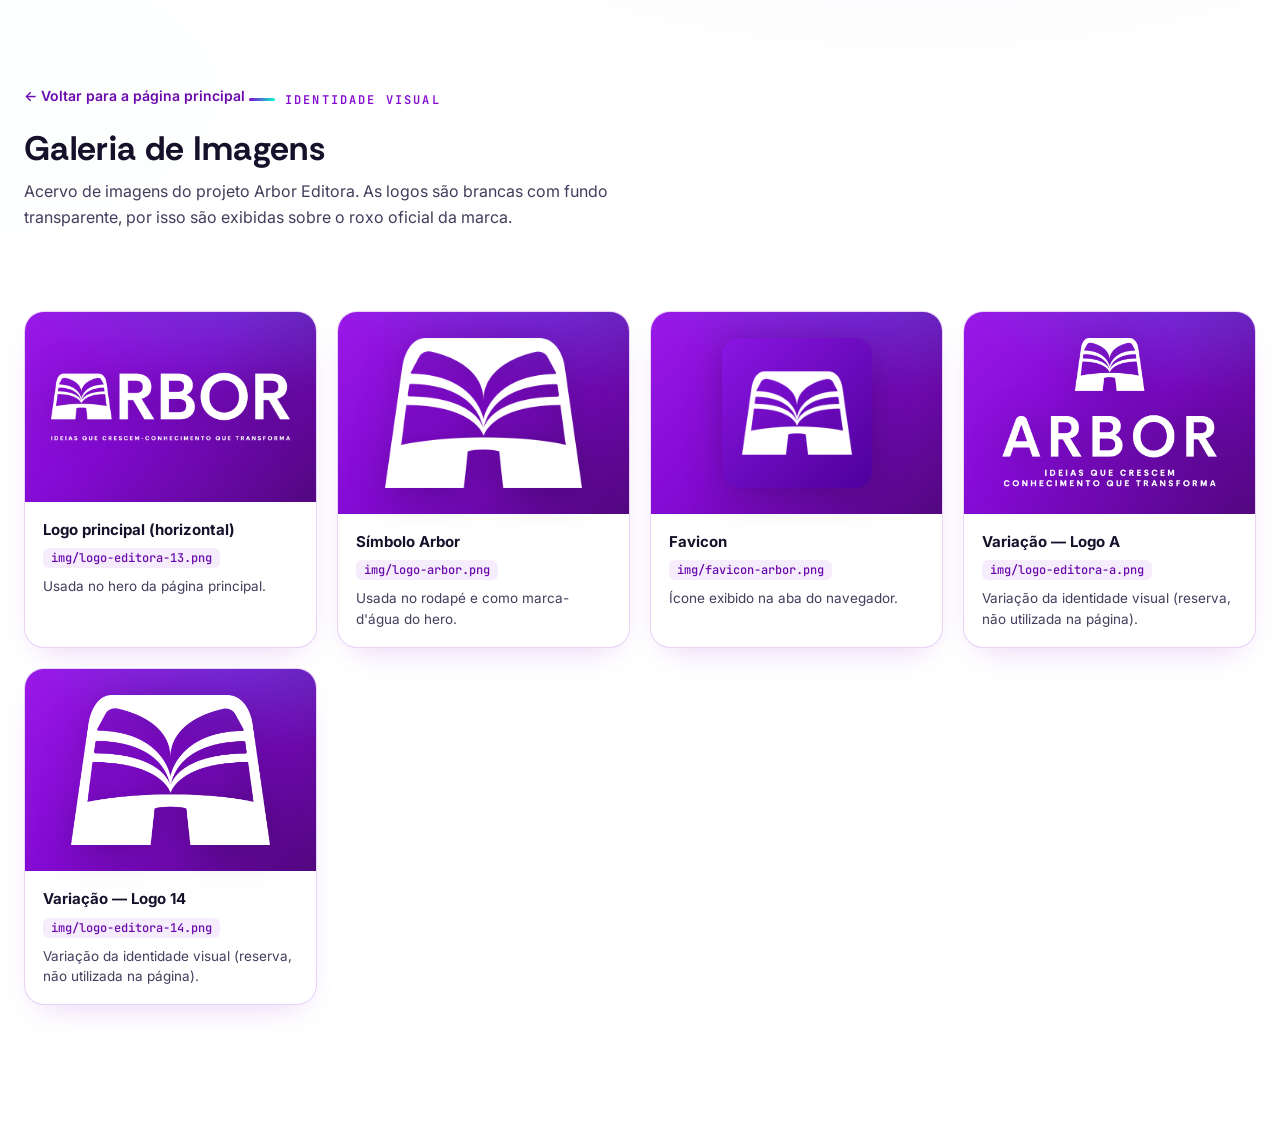
==== imagens.html @ 87dd7299 "init" ====
<!doctype html>
<html lang="pt-BR">

<head>
  <meta charset="UTF-8">
  <meta name="viewport" content="width=device-width, initial-scale=1.0">
  <title>Galeria de Imagens — ARBOR EDITORA</title>
  <meta name="description" content="Acervo de imagens e identidade visual da Arbor Editora: logos, variações e favicon.">
  <link rel="icon" type="image/png" href="img/favicon-arbor.png">
  <link rel="stylesheet" href="css/estilo.css">
  <style>
    /* Estilos próprios da galeria (as logos são brancas, os cartões usam o roxo da marca) */
    .galeria-topo { padding: 46px 0 10px; }
    .galeria-topo .kicker { color: var(--purple); }
    .galeria-topo p { color: var(--ink-2); max-width: 60ch; margin-top: 8px; }
    .galeria-topo .voltar {
      display: inline-flex; align-items: center; gap: 6px;
      margin-bottom: 22px; font-size: 14px; font-weight: 600;
      color: var(--purple-deep); text-decoration: none;
    }
    .galeria-topo .voltar:hover { color: var(--purple-vivid); }

    .galeria {
      display: grid;
      grid-template-columns: repeat(auto-fill, minmax(290px, 1fr));
      gap: 20px;
      padding: 26px 0 70px;
    }
    .obra {
      border: 1px solid var(--borda-lavanda, rgba(130, 10, 209, .15));
      border-radius: 20px;
      background: #fff;
      overflow: hidden;
      box-shadow: 0 14px 34px -18px rgba(130, 10, 209, .25);
    }
    .obra .moldura {
      display: grid; place-items: center;
      min-height: 190px;
      padding: 26px;
      background:
        radial-gradient(420px 200px at 80% -20%, rgba(0, 255, 206, .18), transparent 60%),
        linear-gradient(135deg, #9a18e8 0%, #820ad1 45%, #52077f 100%);
    }
    .obra .moldura img { max-width: 100%; max-height: 150px; height: auto; filter: drop-shadow(0 4px 18px rgba(0, 0, 0, .25)); }
    .obra .info { padding: 16px 18px 18px; }
    .obra .info b { display: block; font-size: 15px; }
    .obra .info code {
      display: inline-block; margin: 6px 0 8px;
      font: 500 12px/1 var(--font-mono, monospace);
      color: var(--purple-deep);
      background: rgba(130, 10, 209, .07);
      padding: 4px 8px; border-radius: 6px;
    }
    .obra .info p { font-size: 13.5px; color: var(--ink-2); line-height: 1.5; }
  </style>
</head>

<body>
  <main class="container">
    <header class="galeria-topo">
      <a class="voltar" href="index.html">← Voltar para a página principal</a>
      <span class="kicker">Identidade Visual</span>
      <h2>Galeria de Imagens</h2>
      <p>Acervo de imagens do projeto Arbor Editora. As logos são brancas com fundo transparente,
        por isso são exibidas sobre o roxo oficial da marca.</p>
    </header>

    <section class="galeria" aria-label="Imagens do projeto">
      <article class="obra">
        <div class="moldura"><img src="img/logo-editora-13.png" alt="Logo horizontal da Arbor Editora"></div>
        <div class="info">
          <b>Logo principal (horizontal)</b>
          <code>img/logo-editora-13.png</code>
          <p>Usada no hero da página principal.</p>
        </div>
      </article>

      <article class="obra">
        <div class="moldura"><img src="img/logo-arbor.png" alt="Símbolo da Arbor Editora"></div>
        <div class="info">
          <b>Símbolo Arbor</b>
          <code>img/logo-arbor.png</code>
          <p>Usada no rodapé e como marca-d'água do hero.</p>
        </div>
      </article>

      <article class="obra">
        <div class="moldura"><img src="img/favicon-arbor.png" alt="Favicon da Arbor Editora"></div>
        <div class="info">
          <b>Favicon</b>
          <code>img/favicon-arbor.png</code>
          <p>Ícone exibido na aba do navegador.</p>
        </div>
      </article>

      <article class="obra">
        <div class="moldura"><img src="img/logo-editora-a.png" alt="Variação A da logo da Arbor Editora"></div>
        <div class="info">
          <b>Variação — Logo A</b>
          <code>img/logo-editora-a.png</code>
          <p>Variação da identidade visual (reserva, não utilizada na página).</p>
        </div>
      </article>

      <article class="obra">
        <div class="moldura"><img src="img/logo-editora-14.png" alt="Variação 14 da logo da Arbor Editora"></div>
        <div class="info">
          <b>Variação — Logo 14</b>
          <code>img/logo-editora-14.png</code>
          <p>Variação da identidade visual (reserva, não utilizada na página).</p>
        </div>
      </article>
    </section>
  </main>
</body>

</html>
---- css/estilo.css ----
/* =============================================================
   ARBOR EDITORA — Modelo Editorial 2026
   Folha de estilos da página estática (index-novo.html)
   Paleta oficial: roxo #820ad1 · verde #00ffce · fundo branco
   ============================================================= */

@import "https://fonts.googleapis.com/css2?family=Rethink+Sans:ital,wght@0,400..800;1,400..800&family=Inter:wght@300;400;500;600;700&family=JetBrains+Mono:wght@400;500;600&display=swap";

/* ---------- Tokens ---------- */
:root {
  --ink: #17102a;        /* texto principal */
  --ink-2: #453c5c;      /* texto secundário */
  --ink-3: #6e6683;      /* texto terciário */
  --purple: #820ad1;
  --purple-vivid: #9d1ef0;
  --purple-deep: #6a08ad;
  --purple-soft: rgba(130, 10, 209, .04);
  --green: #00ffce;
  --green-text: #00b899;
  --line: rgba(23, 16, 42, .08);
  --line-2: rgba(23, 16, 42, .13);
  --lavanda: linear-gradient(180deg, #f6ecff, #fbf6ff 55%, #fdfbff);
  --menta: linear-gradient(180deg, #e0fcf3, #f0fffa 55%, #fbfffd);
  --borda-lavanda: rgba(130, 10, 209, .18);
  --borda-menta: rgba(0, 190, 152, .28);
  --grad-marca: linear-gradient(90deg, var(--purple), var(--green));
  --grad-cta: linear-gradient(100deg, var(--purple) 0%, #a21be2 100%);
  --shadow-sm: 0 1px 2px rgba(23, 16, 42, .05), 0 12px 32px -24px rgba(23, 16, 42, .30);
  --shadow-md: 0 2px 6px rgba(23, 16, 42, .05), 0 22px 48px -28px rgba(76, 6, 122, .35);
  --shadow-lift: 0 8px 20px -8px rgba(130, 10, 209, .22), 0 28px 56px -28px rgba(23, 16, 42, .28);
  --radius: 20px;
  --font-body: "Inter", system-ui, sans-serif;
  --font-display: "Rethink Sans", sans-serif;
  --font-serif: "Rethink Sans", sans-serif;
  --font-mono: "JetBrains Mono", monospace;
}

/* ---------- Reset básico ---------- */
*, ::before, ::after { box-sizing: border-box; }
* { margin: 0; }
html { scroll-behavior: smooth; }
body {
  font: 400 16px/1.65 var(--font-body);
  color: var(--ink);
  background:
    radial-gradient(1100px 460px at 72% -180px, rgba(130, 10, 209, .03), transparent 60%),
    radial-gradient(900px 400px at -10% 8%, rgba(0, 255, 206, .02), transparent 55%),
    #ffffff;
  -webkit-font-smoothing: antialiased;
  text-rendering: optimizeLegibility;
}
img, svg { max-width: 100%; vertical-align: middle; }
table { border-collapse: collapse; width: 100%; }
a { color: var(--purple-deep); transition: color .2s ease; }
a:hover { color: var(--purple-vivid); }
::selection { background: rgba(130, 10, 209, .18); }
:focus-visible { outline: 2px solid var(--purple); outline-offset: 2px; border-radius: 4px; }
* { scrollbar-width: thin; scrollbar-color: rgba(130, 10, 209, .25) transparent; }

/* ---------- Utilitários ---------- */
#bg-canvas { position: fixed; inset: 0; pointer-events: none; z-index: -3; background: #ffffff; }
#particulas { position: fixed; inset: 0; pointer-events: none; z-index: -2; }
.mono { font-family: var(--font-mono); }
.container { max-width: 80rem; margin-inline: auto; padding-inline: 24px; }

.kicker {
  display: inline-flex;
  align-items: center;
  gap: 10px;
  font: 600 12px/1 var(--font-mono);
  letter-spacing: .18em;
  text-transform: uppercase;
  color: var(--purple);
}
.kicker::before {
  content: "";
  width: 26px; height: 3px;
  border-radius: 3px;
  background: var(--grad-marca);
}
.chip {
  display: inline-block;
  font: 600 11px/1 var(--font-mono);
  letter-spacing: .1em;
  text-transform: uppercase;
  padding: 7px 13px;
  border-radius: 999px;
  background: rgba(130, 10, 209, .09);
  border: 1px solid rgba(130, 10, 209, .16);
  color: var(--purple-deep);
}

h1, h2, h3, h4 { font-family: var(--font-display); line-height: 1.2; text-wrap: balance; }
h2 { font-size: clamp(26px, 3.4vw, 34px); font-weight: 700; letter-spacing: .01em; }
h3 { font-size: clamp(19px, 2.2vw, 22px); font-weight: 700; }
h4 { font-size: 15px; font-weight: 700; }

.section-head { display: grid; gap: 10px; margin-bottom: 28px; max-width: 70ch; }
.section-head p { color: var(--ink-3); font-size: 15.5px; }

.ic { width: 1em; height: 1em; stroke-width: 2; flex-shrink: 0; }

/* ---------- Header fixo ---------- */
#topo {
  position: sticky;
  top: 0;
  z-index: 50;
  background: rgba(255, 255, 255, 0.75);
  -webkit-backdrop-filter: blur(24px) saturate(1.2);
  backdrop-filter: blur(24px) saturate(1.2);
  border: 1px solid rgba(255, 255, 255, 1);
  box-shadow: 0 10px 30px -10px rgba(130, 10, 209, 0.08), inset 0 1px 0 rgba(255, 255, 255, 1);
}
/* fio de marca na base do header */
#topo::before {
  content: "";
  position: absolute;
  inset: auto 0 0 0;
  height: 1px;
  background: linear-gradient(90deg, var(--borda-lavanda), rgba(0, 190, 152, .35), var(--borda-lavanda));
}
/* barra de progresso de leitura (largura controlada via JavaScript) */
#progresso-leitura {
  position: absolute;
  left: 0; bottom: -1px;
  height: 2.5px; width: 100%;
  transform: scaleX(0);
  transform-origin: left;
  background: var(--grad-marca);
  z-index: 1;
  pointer-events: none;
}

.brand { display: flex; align-items: center; gap: 14px; padding-top: 12px; transition: padding .3s ease; }
.brand-logo {
  width: 48px; height: 48px;
  display: grid; place-items: center;
  border-radius: 14px;
  background: linear-gradient(135deg, #a21be2, var(--purple) 55%, #5c0894);
  box-shadow:
    inset 0 1px 0 rgba(255, 255, 255, .35),
    0 10px 22px -8px rgba(130, 10, 209, .65);
  transition: width .3s ease, height .3s ease, border-radius .3s ease;
}
.brand-logo img { width: 30px; height: auto; transition: width .3s ease; }
/* header compacto após rolar (classe aplicada via JavaScript) */
#topo.rolou .brand { padding-top: 7px; }
#topo.rolou .brand-logo { width: 38px; height: 38px; border-radius: 11px; }
#topo.rolou .brand-logo img { width: 24px; }
.brand-name {
  font: 700 19px/1.1 var(--font-body);
  letter-spacing: .02em;
  display: flex; align-items: center; gap: 10px; flex-wrap: wrap;
}
.brand-tag {
  font: italic 400 13px/1 var(--font-display);
  color: var(--purple);
}

/* Navegação por seções */
#nav-secoes {
  display: flex;
  gap: 2px;
  margin-top: 8px;
  overflow-x: auto;
  scrollbar-width: none;
  -webkit-overflow-scrolling: touch;
}
#nav-secoes::-webkit-scrollbar { display: none; }
#nav-secoes a {
  position: relative;
  white-space: nowrap;
  padding: 9px 14px 11px;
  font: 600 13px/1 var(--font-body);
  letter-spacing: .01em;
  color: var(--ink-3);
  border-radius: 10px;
  text-decoration: none;
  transition: color .2s ease, background .2s ease;
}
#nav-secoes a:hover { color: var(--purple); background: var(--purple-soft); }
#nav-secoes a::after {
  content: "";
  position: absolute;
  left: 14px; right: 14px; bottom: 4px;
  height: 2px;
  border-radius: 2px;
  background: var(--grad-marca);
  transform: scaleX(0);
  transform-origin: left;
  transition: transform .3s cubic-bezier(.22, 1, .36, 1);
}
#nav-secoes a:hover::after { transform: scaleX(1); }
/* seção ativa marcada pelo scrollspy (classe aplicada via JavaScript) */
#nav-secoes a.ativa { color: var(--purple-deep); background: var(--purple-soft); }
#nav-secoes a.ativa::after { transform: scaleX(1); }
/* esmaece as bordas quando a barra de seções pode rolar */
#nav-secoes.rolavel {
  -webkit-mask-image: linear-gradient(90deg, transparent, #000 26px, #000 calc(100% - 26px), transparent);
  mask-image: linear-gradient(90deg, transparent, #000 26px, #000 calc(100% - 26px), transparent);
}

/* Âncoras param abaixo do header fixo */
main [id] { scroll-margin-top: 130px; }

/* ---------- Layout do main ---------- */
main.container { display: grid; gap: 44px; padding-block: 36px 72px; counter-reset: sec; }
/* Itens de grid/flex herdam min-width:auto e propagam a largura mínima
   das tabelas internas; zerar evita overflow horizontal no mobile. */
main :where(*) { min-width: 0; }

/* Caixas de seção: alternância lavanda / menta, com número decorativo */
.box {
  position: relative;
  padding: 40px 0;
  margin-bottom: 20px;
  counter-increment: sec;
}
.box::before {
  content: counter(sec, decimal-leading-zero);
  position: absolute;
  top: -14px; right: 10px;
  font: 800 clamp(84px, 10vw, 128px)/1 var(--font-display);
  letter-spacing: -.02em;
  color: rgba(23, 16, 42, 0.03);
  z-index: -1;
  pointer-events: none;
}
.box-lavanda { background: transparent; border-color: transparent; }
.box-menta { background: transparent; border-color: transparent; }
.box-menta::before { color: rgba(0, 190, 152, .10); }

/* Painéis internos brancos (leitura) */
.painel {
  background: rgba(255, 255, 255, 0.55);
  backdrop-filter: blur(12px);
  border: 1px solid rgba(130, 10, 209, 0.15);
  border-radius: var(--radius);
  padding: 22px 26px;
  box-shadow: var(--shadow-sm);
}

/* ---------- Hero ---------- */
#hero {
  position: relative;
  overflow: hidden;
  border-radius: 0 0 40px 40px;
  padding: clamp(64px, 12vh, 140px) 0 clamp(80px, 15vh, 160px);
  min-height: 78vh;
  display: flex;
  flex-direction: column;
  justify-content: center;
  background:
    radial-gradient(720px 320px at 85% -10%, rgba(0, 255, 206, .16), transparent 60%),
    radial-gradient(900px 460px at -15% 110%, rgba(255, 255, 255, .14), transparent 55%),
    linear-gradient(135deg, #9a18e8 0%, #820ad1 45%, #52077f 100%);
  color: #fff;
  box-shadow:
    inset 0 1px 0 rgba(255, 255, 255, .25),
    0 30px 70px -30px rgba(130, 10, 209, .60);
}
/* marca-d'água com a logo */
#hero::after {
  content: "";
  position: absolute;
  right: -50px; bottom: -70px;
  width: 380px; height: 300px;
  background: url("../img/logo-arbor.png") no-repeat center / contain;
  opacity: .10;
  transform: rotate(-8deg);
  pointer-events: none;
}
#hero > * { position: relative; z-index: 1; }
#hero .hero-main-logo {
  max-width: min(100%, 600px);
  height: auto;
  display: block;
  filter: drop-shadow(0 4px 24px rgba(0, 0, 0, .25));
  margin: 10px 0 25px;
}
#hero .desc {
  max-width: 60ch;
  margin-bottom: 32px;
  font-size: clamp(16px, 1.8vw, 18px);
  color: rgba(255, 255, 255, .90);
}
#hero .ctas { display: flex; flex-wrap: wrap; gap: 14px; }

.btn {
  position: relative;
  overflow: hidden;
  display: inline-flex; align-items: center; gap: 9px;
  font: 600 14.5px/1 var(--font-body);
  padding: 15px 24px;
  border-radius: 14px;
  text-decoration: none;
  transition: transform .25s cubic-bezier(.22, 1, .36, 1), box-shadow .25s, filter .25s;
}
/* brilho que atravessa o botão no hover */
.btn::after {
  content: "";
  position: absolute;
  top: 0; left: -80%;
  width: 55%; height: 100%;
  background: linear-gradient(100deg, transparent, rgba(255, 255, 255, .45), transparent);
  transform: skewX(-20deg);
  transition: left .5s ease;
}
.btn:hover { transform: translateY(-2px); }
.btn:hover::after { left: 130%; }
.btn-claro { background: #fff; color: var(--purple-deep); box-shadow: 0 14px 32px -12px rgba(0, 0, 0, .40); }
.btn-contorno { border: 1px solid rgba(255, 255, 255, .38); color: #fff; background: rgba(255, 255, 255, .09); }
.btn-contorno:hover { background: rgba(255, 255, 255, .16); }

/* ---------- Cards de atalho ---------- */
.atalhos { display: grid; grid-template-columns: repeat(4, 1fr); gap: 18px; }
.atalho {
  position: relative;
  overflow: hidden;
  display: block;
  border-radius: 24px;
  padding: 30px 24px 26px;
  text-decoration: none;
  color: var(--ink);
  border: 1px solid rgba(130, 10, 209, 0.15);
  background: rgba(255, 255, 255, 0.6);
  backdrop-filter: blur(12px);
  transition: transform .3s cubic-bezier(.34, 1.56, .64, 1), box-shadow .3s ease;
}
.atalho::before {
  content: "";
  position: absolute;
  inset: 0 0 auto 0;
  height: 3px;
  background: var(--grad-cta);
}
.atalho:nth-child(even) {
  background: linear-gradient(180deg, #e2fcf4, #fafffd);
  border-color: var(--borda-menta);
}
.atalho:nth-child(even)::before { background: linear-gradient(90deg, #00d9ae, var(--green)); }
.atalho:hover { transform: translateY(-5px); box-shadow: var(--shadow-lift); }
.atalho .icone {
  width: 46px; height: 46px;
  display: grid; place-items: center;
  border-radius: 13px;
  margin-bottom: 16px;
  background: var(--grad-cta);
  color: #fff;
  box-shadow: 0 10px 20px -8px rgba(130, 10, 209, .55);
}
.atalho:nth-child(even) .icone {
  background: linear-gradient(135deg, #00d9ae, #00b899);
  box-shadow: 0 10px 20px -8px rgba(0, 185, 153, .55);
}
.atalho .icone .ic { width: 22px; height: 22px; }
.atalho h3 { font-size: 15.5px; margin-bottom: 7px; }
.atalho p { font-size: 13.5px; line-height: 1.55; color: var(--ink-2); }
.atalho .seta {
  position: absolute;
  right: 20px; top: 24px;
  font-size: 18px;
  color: var(--purple);
  opacity: 0;
  transform: translateX(-6px);
  transition: opacity .25s ease, transform .25s ease;
}
.atalho:nth-child(even) .seta { color: var(--green-text); }
.atalho:hover .seta { opacity: 1; transform: none; }

/* ---------- Abas por radio (players / coletâneas / orçamentos) ---------- */
.abas { position: relative; }
.abas > input { position: absolute; opacity: 0; pointer-events: none; }
.abas .paineis > * { display: none; }

/* Players */
.pills { display: grid; grid-template-columns: repeat(5, 1fr); gap: 12px; margin-bottom: 22px; }
.pill {
  position: relative;
  cursor: pointer;
  border-radius: 18px;
  padding: 18px 16px;
  background: rgba(255, 255, 255, 0.6);
  backdrop-filter: blur(12px);
  border: 1px solid rgba(130, 10, 209, 0.15);
  box-shadow: var(--shadow-sm);
  transition: transform .25s ease, box-shadow .25s ease, border-color .25s ease;
}
.pill:hover { transform: translateY(-4px); box-shadow: var(--shadow-lift); }
.pill .rotulo { font: 600 10px/1 var(--font-mono); letter-spacing: .14em; color: var(--purple); text-transform: uppercase; }
.pill strong { display: block; font-family: var(--font-display); font-size: 15px; margin: 8px 0 5px; }
.pill span { font-size: 12.5px; line-height: 1.5; color: var(--ink-3); }
.pill .ver { display: block; margin-top: 10px; font: 600 12px/1 var(--font-body); color: var(--purple-deep); }

#pl-1:checked ~ .pills label[for="pl-1"],
#pl-2:checked ~ .pills label[for="pl-2"],
#pl-3:checked ~ .pills label[for="pl-3"],
#pl-4:checked ~ .pills label[for="pl-4"],
#pl-5:checked ~ .pills label[for="pl-5"] {
  border-color: transparent;
  background:
    linear-gradient(#fff, #fff) padding-box,
    var(--grad-marca) border-box;
  border: 1.5px solid transparent;
  box-shadow: 0 14px 30px -14px rgba(130, 10, 209, .45);
  animation: pop .35s cubic-bezier(.34, 1.56, .64, 1);
}

#pl-1:checked ~ .paineis > :nth-child(1),
#pl-2:checked ~ .paineis > :nth-child(2),
#pl-3:checked ~ .paineis > :nth-child(3),
#pl-4:checked ~ .paineis > :nth-child(4),
#pl-5:checked ~ .paineis > :nth-child(5) { display: block; animation: surgir .45s cubic-bezier(.22, 1, .36, 1) both; }

@keyframes surgir {
  from { opacity: 0; transform: translateY(10px); }
  to { opacity: 1; transform: none; }
}

.player-detalhe {
  border-radius: 22px;
  background: rgba(255, 255, 255, 0.6);
  backdrop-filter: blur(12px);
  border: 1px solid rgba(130, 10, 209, 0.15);
  padding: 28px 32px;
  box-shadow: var(--shadow-sm);
}
.player-detalhe .kicker { color: var(--green-text); }
.player-detalhe .kicker::before { background: linear-gradient(90deg, var(--green-text), var(--green)); }
.player-detalhe h3 { margin: 10px 0 18px; }
.player-detalhe h5 {
  font: 600 11.5px/1 var(--font-mono);
  letter-spacing: .14em;
  text-transform: uppercase;
  color: var(--purple);
  margin: 18px 0 8px;
}
.player-detalhe p { color: var(--ink-2); font-size: 14.5px; }
.player-detalhe ul { padding-left: 20px; color: var(--ink-2); font-size: 14.5px; }
.player-detalhe li { margin: 5px 0; }
.player-detalhe li::marker { color: var(--purple); }
.player-detalhe .site {
  margin-top: 20px; padding-top: 16px;
  border-top: 1px dashed var(--line-2);
  font-size: 14px; color: var(--ink-3);
}

/* ---------- Tabelas ---------- */
.tabela-scroll {
  overflow-x: auto;
  border-radius: var(--radius);
  border: 1px solid rgba(130, 10, 209, 0.15);
  background: rgba(255, 255, 255, 0.6);
  backdrop-filter: blur(12px);
  box-shadow: var(--shadow-sm);
}
.tabela-scroll table { min-width: 640px; }
th, td { padding: 15px 18px; text-align: left; vertical-align: top; border-bottom: 1px solid var(--line); font-size: 14px; line-height: 1.55; }
thead th {
  font: 600 11.5px/1.3 var(--font-mono);
  letter-spacing: .1em;
  text-transform: uppercase;
  color: var(--purple-deep);
  background: linear-gradient(180deg, #f6edfe, #fbf6ff);
  border-bottom: 2px solid rgba(130, 10, 209, .18);
}
tbody tr:last-child td { border-bottom: 0; }
tbody tr { transition: background .2s ease; }
tbody tr:hover { background: rgba(130, 10, 209, .035); }
td:first-child { font-weight: 600; color: var(--purple-deep); white-space: nowrap; }
td li::marker { color: var(--purple); }
.sim {
  display: inline-flex; align-items: center; gap: 5px;
  font: 600 11px/1 var(--font-mono);
  padding: 5px 11px;
  border-radius: 999px;
  background: rgba(0, 190, 152, .13);
  border: 1px solid rgba(0, 190, 152, .30);
  color: var(--green-text);
}
.sim::before { content: "✓"; font-size: 10px; }

/* ---------- Coautoria ---------- */
.coautoria-grid { display: grid; grid-template-columns: 1fr 1fr; gap: 24px; align-items: stretch; }
.stat { display: flex; justify-content: space-between; align-items: baseline; gap: 14px; padding: 16px 0; border-bottom: 1px dashed var(--line-2); }
.stat:last-child { border-bottom: 0; }
.stat span { color: var(--ink-2); font-size: 14.5px; }
.stat b { font-family: var(--font-mono); font-size: 16px; color: var(--purple-deep); text-align: right; }
.stat .destaque {
  font-size: 24px;
  background: linear-gradient(90deg, var(--green-text), #00d9ae);
  -webkit-background-clip: text;
  background-clip: text;
  -webkit-text-fill-color: transparent;
}
.servicos { list-style: none; padding: 0; display: grid; gap: 12px; }
.servicos li { display: flex; gap: 13px; align-items: baseline; font-size: 14.5px; line-height: 1.55; color: var(--ink-2); }
.servicos .num {
  font: 600 12px/1 var(--font-mono);
  color: #fff;
  background: var(--grad-cta);
  border-radius: 9px;
  padding: 6px 9px;
  flex-shrink: 0;
  box-shadow: 0 6px 14px -6px rgba(130, 10, 209, .55);
}

/* ---------- Checklist ---------- */
.checklist { display: grid; grid-template-columns: repeat(3, 1fr); gap: 13px; padding: 0; }
.checklist li {
  list-style: none;
  display: flex; gap: 12px; align-items: flex-start;
  background: transparent;
  border-bottom: 1px dashed rgba(130, 10, 209, 0.15);
  padding: 16px 8px;
  font-size: 13.5px;
  line-height: 1.55;
  color: var(--ink-2);
  transition: transform .25s ease;
}
.checklist li:hover { transform: translateY(-3px); border-color: rgba(0, 190, 152, .40); box-shadow: var(--shadow-lift); }
.checklist .ic {
  width: 26px; height: 26px;
  padding: 5px;
  border-radius: 9px;
  background: rgba(0, 190, 152, .12);
  color: var(--green-text);
  margin-top: 1px;
}

/* ---------- Simulador de orçamentos ---------- */
.orc-pills { display: grid; grid-template-columns: repeat(5, 1fr); gap: 11px; margin-bottom: 22px; }
.orc-pill {
  position: relative;
  cursor: pointer;
  border-radius: 15px;
  border: 1px solid var(--line-2);
  background: #fff;
  padding: 13px 15px;
  font-size: 12px;
  line-height: 1.5;
  color: var(--ink-2);
  box-shadow: var(--shadow-sm);
  transition: transform .2s ease, box-shadow .2s ease, border-color .2s ease;
}
.orc-pill:hover { transform: translateY(-3px); box-shadow: var(--shadow-lift); }
.orc-pill .cod { display: block; font: 600 11px/1 var(--font-mono); letter-spacing: .04em; color: var(--purple); margin-bottom: 5px; }
.orc-pill .total { display: block; font: 600 13.5px/1.2 var(--font-mono); color: var(--ink); margin-top: 5px; }

#or-1:checked ~ .orc-pills label[for="or-1"], #or-2:checked ~ .orc-pills label[for="or-2"],
#or-3:checked ~ .orc-pills label[for="or-3"], #or-4:checked ~ .orc-pills label[for="or-4"],
#or-5:checked ~ .orc-pills label[for="or-5"], #or-6:checked ~ .orc-pills label[for="or-6"],
#or-7:checked ~ .orc-pills label[for="or-7"], #or-8:checked ~ .orc-pills label[for="or-8"],
#or-9:checked ~ .orc-pills label[for="or-9"], #or-10:checked ~ .orc-pills label[for="or-10"] {
  border-color: transparent;
  background:
    linear-gradient(#fff, #fff) padding-box,
    var(--grad-marca) border-box;
  border: 1.5px solid transparent;
  box-shadow: 0 14px 30px -14px rgba(130, 10, 209, .45);
  animation: pop .35s cubic-bezier(.34, 1.56, .64, 1);
}
#or-1:checked ~ .paineis > :nth-child(1), #or-2:checked ~ .paineis > :nth-child(2),
#or-3:checked ~ .paineis > :nth-child(3), #or-4:checked ~ .paineis > :nth-child(4),
#or-5:checked ~ .paineis > :nth-child(5), #or-6:checked ~ .paineis > :nth-child(6),
#or-7:checked ~ .paineis > :nth-child(7), #or-8:checked ~ .paineis > :nth-child(8),
#or-9:checked ~ .paineis > :nth-child(9), #or-10:checked ~ .paineis > :nth-child(10) { display: block; animation: surgir .45s cubic-bezier(.22, 1, .36, 1) both; }

.ficha {
  border-radius: 22px;
  background: rgba(255, 255, 255, 0.6);
  backdrop-filter: blur(12px);
  border: 1px solid rgba(130, 10, 209, 0.15);
  box-shadow: var(--shadow-md);
  overflow: hidden;
}
.ficha-topo {
  display: flex; justify-content: space-between; align-items: center; flex-wrap: wrap; gap: 10px;
  padding: 20px 28px;
  background: linear-gradient(180deg, #f6edfe, #fdfbff);
  border-bottom: 1px solid rgba(130, 10, 209, .14);
}
.ficha-topo .proposta { font: 600 11px/1 var(--font-mono); letter-spacing: .12em; text-transform: uppercase; color: var(--purple); }
.ficha-topo h4 { font-size: 17px; margin-top: 5px; }
.ficha-corpo { padding: 24px 28px; display: grid; gap: 14px; }
.ficha-corpo .par { display: grid; grid-template-columns: 1fr 1fr; gap: 14px; }
.campo {
  background: transparent;
  border-left: 3px solid rgba(130, 10, 209, .35);
  padding: 8px 17px;
}
.campo b {
  display: block;
  font: 600 10.5px/1 var(--font-mono);
  letter-spacing: .13em;
  text-transform: uppercase;
  color: var(--ink-3);
  margin-bottom: 7px;
}
.campo p, .campo span { font-size: 13.5px; line-height: 1.6; color: var(--ink-2); }
.ficha-total { display: grid; grid-template-columns: 1fr 1fr; border-top: 1px solid var(--line); }
.ficha-total > div { padding: 22px 28px; }
.ficha-total b { display: block; font: 600 10.5px/1 var(--font-mono); letter-spacing: .13em; text-transform: uppercase; margin-bottom: 8px; }
.ficha-total .valor { font: 600 30px/1 var(--font-mono); letter-spacing: -.01em; }
.total-unit { background: linear-gradient(180deg, #f6edfe, #faf4ff); color: var(--purple-deep); }
.total-lote { background: linear-gradient(180deg, #dffcf2, #ecfff9); color: var(--green-text); }

/* ---------- Etapas (implementação) — linha do tempo ---------- */
.etapas { list-style: none; padding: 0; display: grid; gap: 14px; position: relative; }
.etapas::before {
  content: "";
  position: absolute;
  left: 24px; top: 28px; bottom: 28px;
  width: 2px;
  background: linear-gradient(180deg, var(--purple), var(--green));
  opacity: .35;
}
.etapas li {
  position: relative;
  display: flex; gap: 18px; align-items: flex-start;
  background: transparent;
  padding: 18px 0px;
  transition: transform .25s ease;
}
.etapas li:hover { transform: translateX(4px); box-shadow: var(--shadow-lift); }
.etapas .num {
  font: 700 14px/1 var(--font-mono);
  color: #fff;
  background: var(--grad-cta);
  border-radius: 12px;
  padding: 11px 12px;
  flex-shrink: 0;
  box-shadow: 0 8px 18px -8px rgba(130, 10, 209, .65);
}
.etapas b { display: block; font-size: 15px; margin-bottom: 3px; }
.etapas p { font-size: 13.5px; line-height: 1.55; color: var(--ink-2); }

/* ---------- Coletâneas (abas de cronograma) ---------- */
.col-pills { display: grid; grid-template-columns: repeat(4, 1fr); gap: 11px; margin-bottom: 20px; }
.col-pill {
  cursor: pointer;
  text-align: center;
  border-radius: 14px;
  border: 1px solid rgba(130, 10, 209, 0.15);
  background: rgba(255, 255, 255, 0.6);
  backdrop-filter: blur(12px);
  padding: 14px 10px;
  box-shadow: var(--shadow-sm);
  transition: transform .2s ease, border-color .2s ease, box-shadow .2s ease;
}
.col-pill:hover { transform: translateY(-3px); box-shadow: var(--shadow-lift); }
.col-pill .data { display: block; font: 600 13px/1 var(--font-mono); color: var(--purple); margin-bottom: 5px; }
.col-pill .nome { font-size: 12.5px; color: var(--ink-2); }

#col-1:checked ~ .col-pills label[for="col-1"], #col-2:checked ~ .col-pills label[for="col-2"],
#col-3:checked ~ .col-pills label[for="col-3"], #col-4:checked ~ .col-pills label[for="col-4"] {
  border-color: transparent;
  background:
    linear-gradient(#fff, #fff) padding-box,
    var(--grad-marca) border-box;
  border: 1.5px solid transparent;
  box-shadow: 0 14px 30px -14px rgba(130, 10, 209, .45);
  animation: pop .35s cubic-bezier(.34, 1.56, .64, 1);
}
#col-1:checked ~ .paineis > :nth-child(1), #col-2:checked ~ .paineis > :nth-child(2),
#col-3:checked ~ .paineis > :nth-child(3), #col-4:checked ~ .paineis > :nth-child(4) { display: block; animation: surgir .45s cubic-bezier(.22, 1, .36, 1) both; }

.col-painel {
  background: rgba(255, 255, 255, 0.55);
  backdrop-filter: blur(12px);
  border: 1px solid rgba(130, 10, 209, 0.15);
  border-radius: var(--radius);
  padding: 24px 28px;
  box-shadow: var(--shadow-sm);
}
.col-painel .data {
  display: inline-block;
  font: 600 12px/1 var(--font-mono);
  color: var(--green-text);
  background: rgba(0, 190, 152, .12);
  border-radius: 999px;
  padding: 6px 12px;
}
.col-painel h4 { font-size: 17px; margin: 12px 0 10px; }
.col-painel ul { padding-left: 20px; color: var(--ink-2); font-size: 14px; }
.col-painel li { margin: 5px 0; }
.col-painel li::marker { color: var(--green-text); }
.meta {
  margin-top: 20px;
  background: rgba(0, 255, 206, .10);
  border: 1px solid var(--borda-menta);
  border-left: 3px solid #00d9ae;
  border-radius: 14px;
  padding: 16px 20px;
  font-size: 14px;
  line-height: 1.6;
  color: var(--ink-2);
}
.meta b { color: var(--green-text); }

/* ---------- Produtos & Salários ---------- */
.duas-colunas { display: grid; grid-template-columns: 1fr 1fr; gap: 44px; align-items: start; }
/* com o relatório de salários aberto, a dupla de colunas vira coluna única:
   a seção cresce na largura toda em vez de deixar um vazio ao lado */
.duas-colunas:has(details.relatorio[open]) { grid-template-columns: 1fr; }
.produto { margin-bottom: 14px; transition: transform .25s ease, box-shadow .25s ease; border: 1px solid rgba(130, 10, 209, 0.1); border-radius: var(--radius); padding: 20px; background: rgba(255,255,255,0.6); backdrop-filter: blur(8px); }
.produto:hover { transform: translateY(-3px); box-shadow: var(--shadow-lift); }
.produto h4 { margin-bottom: 7px; }
.produto h4.roxo { color: var(--purple); }
.produto p { font-size: 14px; line-height: 1.6; color: var(--ink-2); }
.produto .nota {
  display: inline-block;
  margin-top: 10px;
  font: 600 12px/1 var(--font-mono);
  color: var(--green-text);
  background: rgba(0, 190, 152, .10);
  border: 1px solid rgba(0, 190, 152, .25);
  border-radius: 999px;
  padding: 6px 12px;
}
.generos { display: flex; flex-wrap: wrap; gap: 8px; margin-top: 12px; }
.generos span {
  font: 500 12.5px/1 var(--font-body);
  padding: 7px 14px;
  border-radius: 999px;
  background: var(--purple-soft);
  color: var(--purple-deep);
  border: 1px solid var(--borda-lavanda);
  transition: background .2s ease, transform .2s ease;
}
.generos span:hover { background: rgba(130, 10, 209, .13); transform: translateY(-1px); }

.aviso { display: flex; gap: 14px; align-items: flex-start; }
.aviso .ic {
  width: 34px; height: 34px;
  padding: 8px;
  border-radius: 10px;
  background: var(--purple-soft);
  color: var(--purple);
  margin-top: 1px;
}
.aviso p { font-size: 14px; line-height: 1.6; color: var(--ink-2); }
.aviso .status { display: block; margin-top: 8px; font: 600 12px/1.6 var(--font-mono); color: var(--purple-deep); }

/* Relatório salarial (details) */
details.relatorio { margin-top: 12px; }
details.relatorio > summary {
  cursor: pointer;
  list-style: none;
  display: inline-flex; align-items: center; gap: 9px;
  font: 600 13.5px/1 var(--font-body);
  color: #fff;
  background: var(--grad-cta);
  padding: 13px 20px;
  border-radius: 12px;
  box-shadow: 0 12px 26px -12px rgba(130, 10, 209, .60);
  transition: transform .2s ease, filter .2s ease;
}
details.relatorio > summary::-webkit-details-marker { display: none; }
details.relatorio > summary::after {
  content: "▾";
  font-size: 12px;
  transition: transform .25s ease;
}
details.relatorio[open] > summary::after { transform: rotate(180deg); }
details.relatorio > summary:hover { transform: translateY(-2px); filter: brightness(1.08); }
.relatorio-corpo { margin-top: 16px; display: grid; gap: 20px; animation: surgir .4s ease both; }
.relatorio-corpo header h4 { font-size: 16px; }
.relatorio-corpo header p { font-size: 13px; color: var(--ink-3); margin-top: 4px; }
.relatorio-corpo h5 { font: 700 14px/1.3 var(--font-display); margin-bottom: 8px; }
.relatorio-corpo .fonte { font: 500 11.5px/1 var(--font-mono); color: var(--ink-3); margin-top: 8px; }
.relatorio-corpo .explica { font-size: 13.5px; color: var(--ink-2); margin-bottom: 10px; }
/* o quadro 2 é estreito: dispensa a largura mínima padrão das tabelas */
.relatorio-corpo .tabela-scroll table { min-width: 0; }
/* listas de vagas/cargos (substituem tabelas largas que não cabem na coluna) */
.lista-vagas {
  list-style: none; margin: 0; padding: 0;
  display: grid; gap: 8px;
  grid-template-columns: repeat(auto-fill, minmax(min(420px, 100%), 1fr));
}
.lista-vagas li {
  display: flex; justify-content: space-between; align-items: center; gap: 6px 18px; flex-wrap: wrap;
  padding: 11px 14px;
  background: linear-gradient(180deg, #fdfbff, #faf6ff);
  border: 1px solid rgba(130, 10, 209, 0.13);
  border-radius: 12px;
  box-shadow: var(--shadow-sm);
  transition: border-color .2s ease, transform .2s ease;
}
.lista-vagas li:hover { border-color: rgba(130, 10, 209, 0.32); transform: translateX(3px); }
.lista-vagas .vaga-info b { display: block; font-size: 13.5px; line-height: 1.35; color: var(--purple-deep); }
.lista-vagas .vaga-info span { font-size: 12px; color: var(--ink-3); }
.lista-vagas .salario {
  margin-left: auto;
  font: 600 12.5px/1.4 var(--font-mono);
  color: var(--green-text);
  background: linear-gradient(180deg, #dffcf2, #ecfff9);
  border-radius: 999px;
  padding: 5px 11px;
  text-align: center;
}
.conclusao {
  background: var(--purple-soft);
  border: 1px solid var(--borda-lavanda);
  border-left: 3px solid var(--purple);
  border-radius: 14px;
  padding: 18px 22px;
  font-size: 14px;
  line-height: 1.65;
  color: var(--ink-2);
}
.conclusao strong { color: var(--purple-deep); }

/* ---------- Financeiro ---------- */
.fin-grid { display: grid; grid-template-columns: 1fr 1fr; gap: 24px; align-items: start; }
.fin-cabecalho { display: flex; justify-content: space-between; align-items: baseline; flex-wrap: wrap; gap: 8px; margin-bottom: 14px; }
.fin-cabecalho h3 { font-size: 17px; }
.fin-cabecalho b {
  font: 600 13px/1 var(--font-mono);
  padding: 8px 14px;
  border-radius: 999px;
}
.fin-custos .fin-cabecalho b { color: var(--purple-deep); background: var(--purple-soft); border: 1px solid var(--borda-lavanda); }
.fin-receita .fin-cabecalho b { color: var(--green-text); background: rgba(0, 190, 152, .10); border: 1px solid rgba(0, 190, 152, .25); }
.fin-grid ul { margin: 6px 0 0; padding-left: 18px; font-size: 13px; color: var(--ink-3); }
.fin-grid .tabela-scroll table { min-width: 0; }
.fin-grid td:first-child { white-space: normal; }
.fin-grid td:last-child { font-family: var(--font-mono); font-weight: 600; white-space: nowrap; }
.resultado {
  position: relative;
  overflow: hidden;
  margin-top: 26px;
  border-radius: 22px;
  padding: 26px 32px;
  display: flex; justify-content: space-between; align-items: center; flex-wrap: wrap; gap: 14px;
  background:
    radial-gradient(500px 200px at 90% -40%, rgba(0, 255, 206, .22), transparent 60%),
    linear-gradient(100deg, rgba(130, 10, 209, .09), rgba(0, 255, 206, .13));
  border: 1px solid var(--borda-menta);
  box-shadow: inset 0 1px 0 rgba(255, 255, 255, .7);
}
.resultado h3 { font-size: 18px; }
.resultado .valor {
  font: 700 clamp(28px, 4vw, 38px)/1 var(--font-mono);
  background: linear-gradient(90deg, var(--green-text), #00d9ae);
  -webkit-background-clip: text;
  background-clip: text;
  -webkit-text-fill-color: transparent;
}
.resultado p { font-size: 13.5px; color: var(--ink-3); margin-top: 4px; }

/* ---------- Guias do autor ---------- */
.guias { display: grid; grid-template-columns: repeat(3, 1fr); gap: 20px; }
.guia {
  position: relative;
  overflow: hidden;
  border-radius: 24px;
  border: 1px solid rgba(130, 10, 209, 0.15);
  background: rgba(255, 255, 255, 0.6);
  backdrop-filter: blur(12px);
  padding: 30px 28px;
  box-shadow: var(--shadow-md);
  display: flex; flex-direction: column; gap: 11px;
  transition: transform .3s cubic-bezier(.22, 1, .36, 1), box-shadow .3s ease;
}
.guia::before {
  content: "";
  position: absolute;
  inset: 0 0 auto 0;
  height: 3px;
  background: var(--grad-marca);
}
.guia:hover { transform: translateY(-5px); box-shadow: var(--shadow-lift); }
.guia .icone {
  width: 48px; height: 48px;
  display: grid; place-items: center;
  border-radius: 50%;
  background: var(--purple-soft);
  color: var(--purple);
  box-shadow: 0 10px 22px -8px rgba(130, 10, 209, .55);
}
.guia .icone .ic { width: 23px; height: 23px; }
.guia h4 { font-size: 17px; margin-top: 4px; }
.guia .sub { font: 600 11px/1 var(--font-mono); letter-spacing: .14em; text-transform: uppercase; color: var(--green-text); }
.guia p, .guia li { font-size: 13.5px; line-height: 1.6; color: var(--ink-2); }
.guia ol { padding-left: 20px; margin: 4px 0; }
.guia li { margin: 4px 0; }
.guia li::marker { font-weight: 600; color: var(--purple); }
.guia .passos { font: 600 11px/1 var(--font-mono); letter-spacing: .12em; text-transform: uppercase; color: var(--ink-3); margin-top: 6px; }
.guia .citacao {
  position: relative;
  margin-top: auto;
  font: italic 400 13.5px/1.6 var(--font-display);
  color: var(--purple-deep);
  border-top: 1px dashed var(--line-2);
  padding-top: 14px;
}
.isbn { display: flex; flex-wrap: wrap; gap: 7px; }
.isbn span {
  font: 600 15px/1 var(--font-mono);
  background: linear-gradient(180deg, #f6edfe, #fdfbff);
  border: 1px solid var(--borda-lavanda);
  color: var(--purple-deep);
  border-radius: 9px;
  padding: 9px 11px;
  box-shadow: var(--shadow-sm);
}
.isbn-legenda { font-size: 12px !important; color: var(--ink-3) !important; }

/* ---------- Rodapé ---------- */
footer {
  position: relative;
  overflow: hidden;
  margin-top: 48px;
  border-radius: 40px 40px 0 0;
  padding: 54px 0 26px;
  color: rgba(255, 255, 255, .85);
  font-size: 13.5px;
  background:
    radial-gradient(640px 280px at 88% 0%, rgba(0, 255, 206, .10), transparent 60%),
    radial-gradient(760px 380px at -10% 110%, rgba(130, 10, 209, .38), transparent 55%),
    linear-gradient(160deg, #2a1145 0%, #1d0c33 55%, #17102a 100%);
  box-shadow: inset 0 1px 0 rgba(255, 255, 255, .12);
}
footer::before {
  content: "";
  position: absolute;
  inset: 0 0 auto 0;
  height: 3px;
  background: var(--grad-marca);
}
/* marca-d'água espelhando o hero */
footer::after {
  content: "";
  position: absolute;
  right: -60px; top: -30px;
  width: 320px; height: 260px;
  background: url("../img/logo-arbor.png") no-repeat center / contain;
  opacity: .06;
  transform: rotate(8deg);
  pointer-events: none;
}
footer > * { position: relative; z-index: 1; }
.footer-grid {
  display: flex; align-items: center; justify-content: space-between;
  gap: 24px 40px; flex-wrap: wrap;
  padding-bottom: 26px;
  margin-bottom: 22px;
  border-bottom: 1px solid rgba(255, 255, 255, .12);
}
.footer-marca { display: flex; align-items: center; gap: 16px; }
.footer-marca img { width: 46px; height: auto; filter: drop-shadow(0 4px 14px rgba(0, 0, 0, .35)); }
.footer-marca b {
  display: block;
  font: 700 18px/1.25 var(--font-display);
  letter-spacing: .10em;
  color: #fff;
}
.footer-marca span { font: italic 400 13.5px/1.4 var(--font-display); color: var(--green); }
.footer-nav { display: flex; flex-wrap: wrap; gap: 8px 24px; }
.footer-nav a {
  color: rgba(255, 255, 255, .78);
  text-decoration: none;
  font-weight: 600;
  transition: color .2s ease;
}
.footer-nav a:hover { color: var(--green); }
.footer-base {
  display: flex; align-items: center; justify-content: space-between;
  gap: 8px 24px; flex-wrap: wrap;
  color: rgba(255, 255, 255, .55);
}
.footer-base .frase { font: italic 400 13px/1.4 var(--font-display); color: rgba(0, 255, 206, .75); margin-right: 72px; }
@media (max-width: 640px) {
  footer { border-radius: 26px 26px 0 0; }
  .footer-grid, .footer-base, .footer-nav { justify-content: center; text-align: center; }
  .footer-marca { flex-direction: column; gap: 10px; }
  .footer-base .frase { margin-right: 0; }
}

/* ---------- Animações de entrada e revelação ao rolar ---------- */
@keyframes subir {
  from { opacity: 0; transform: translateY(26px); }
  to { opacity: 1; transform: none; }
}
#hero { animation: subir .8s cubic-bezier(.22, 1, .36, 1) both; }

/* Blocos revelados conforme entram na tela (atributo aplicado via JavaScript;
   sem JavaScript nada fica oculto) */
[data-rev] {
  opacity: 0;
  transform: translateY(26px);
  transition:
    opacity .7s cubic-bezier(.22, 1, .36, 1),
    transform .7s cubic-bezier(.22, 1, .36, 1);
  will-change: opacity, transform;
}
[data-rev="item"] { transform: translateY(16px); }
[data-rev].visivel { opacity: 1; transform: none; }

/* "pop" elástico da pílula selecionada nas abas */
@keyframes pop {
  0% { transform: scale(.94); }
  55% { transform: scale(1.02); }
  100% { transform: none; }
}

/* ---------- Microinterações ---------- */
.btn:active, .pill:active, .orc-pill:active, .col-pill:active, .atalho:active,
details.relatorio > summary:active, #btn-topo:active {
  transform: translateY(0) scale(.97);
  transition-duration: .1s;
}
.atalho .icone, .guia .icone { transition: transform .35s cubic-bezier(.34, 1.56, .64, 1); }
.atalho:hover .icone, .guia:hover .icone { transform: translateY(-3px) rotate(-5deg) scale(1.06); }

/* brilho que acompanha o cursor nos cartões (coordenadas via JavaScript) */
@media (hover: hover) and (pointer: fine) {
  .atalho::after, .pill::after, .orc-pill::after, .guia::after {
    content: "";
    position: absolute;
    inset: 0;
    border-radius: inherit;
    background: radial-gradient(210px circle at var(--mx, 50%) var(--my, 50%), rgba(130, 10, 209, .10), transparent 65%);
    opacity: 0;
    transition: opacity .3s ease;
    pointer-events: none;
  }
  .atalho:hover::after, .pill:hover::after, .orc-pill:hover::after, .guia:hover::after { opacity: 1; }
}

/* ---------- Botão flutuante: voltar ao topo ---------- */
#btn-topo {
  position: fixed;
  right: 20px; bottom: 20px;
  z-index: 60;
  width: 48px; height: 48px;
  display: grid; place-items: center;
  border: 0;
  border-radius: 50%;
  cursor: pointer;
  color: #fff;
  background: var(--grad-cta);
  box-shadow: 0 14px 30px -10px rgba(130, 10, 209, .55);
  opacity: 0;
  transform: translateY(16px) scale(.9);
  pointer-events: none;
  transition: opacity .3s ease, transform .3s cubic-bezier(.22, 1, .36, 1), box-shadow .3s ease;
}
#btn-topo .ic { width: 20px; height: 20px; }
#btn-topo.visivel { opacity: 1; transform: none; pointer-events: auto; }
#btn-topo.visivel:hover { transform: translateY(-3px); box-shadow: 0 18px 36px -10px rgba(130, 10, 209, .70); }

@media (prefers-reduced-motion: reduce) {
  *, ::before, ::after {
    animation-duration: .01ms !important;
    animation-iteration-count: 1 !important;
    transition-duration: .01ms !important;
  }
  html { scroll-behavior: auto; }
  .btn::after { display: none; }
  [data-rev] { opacity: 1; transform: none; }
}

/* ---------- Responsivo ---------- */
@media (max-width: 1024px) {
  .atalhos, .pills { grid-template-columns: repeat(2, 1fr); }
  .orc-pills { grid-template-columns: repeat(3, 1fr); }
  .checklist { grid-template-columns: repeat(2, 1fr); }
  .guias { grid-template-columns: 1fr; }
  .duas-colunas, .fin-grid, .coautoria-grid { grid-template-columns: 1fr; }
  main.container { gap: 36px; }
}
@media (max-width: 860px) {
  .orc-pills { grid-template-columns: repeat(2, 1fr); }
  main [id] { scroll-margin-top: 150px; }
}
@media (max-width: 640px) {
  .container { padding-inline: 18px; }
  main.container { gap: 26px; padding-block: 24px 56px; }
  main [id] { scroll-margin-top: 160px; }
  .atalhos, .checklist { grid-template-columns: 1fr; }
  .col-pills { grid-template-columns: repeat(2, 1fr); }
  .ficha-corpo .par, .ficha-total { grid-template-columns: 1fr; }
  .box { border-radius: 24px; }
  .box::before { font-size: 64px; top: -6px; }
  #hero { border-radius: 0 0 26px 26px; }
  #hero::after { width: 240px; height: 190px; right: -60px; bottom: -50px; }
  #hero .ctas { width: 100%; }
  #hero .ctas .btn { flex: 1; justify-content: center; }
  .brand { padding-top: 10px; }
  .brand-logo { width: 42px; height: 42px; }
  .brand-name { font-size: 16px; }
  .brand-name .chip { display: none; }
  .brand-tag { font-size: 12px; }
  .player-detalhe { padding: 22px 20px; }
  .ficha-topo, .ficha-corpo { padding-inline: 20px; }
  .ficha-total > div { padding: 18px 20px; }

  /* pílulas de seleção viram carrossel deslizante com imã de rolagem */
  .pills, .orc-pills {
    display: grid;
    grid-template-columns: none;
    grid-auto-flow: column;
    grid-auto-columns: min(76vw, 270px);
    overflow-x: auto;
    scroll-snap-type: x mandatory;
    scroll-padding-inline: 4px;
    padding: 4px 4px 14px;
    margin-inline: -4px;
    -webkit-overflow-scrolling: touch;
  }
  .pills > .pill, .orc-pills > .orc-pill { scroll-snap-align: center; }
}
@media (max-width: 420px) {
  .container { padding-inline: 14px; }
  th, td { padding: 12px; font-size: 13px; }
  .box { padding: 20px 16px; }
  #hero { padding: 48px 0 60px; min-height: 0; }
  .ficha-total .valor { font-size: 24px; }
  .etapas::before { display: none; }
  .etapas li { padding: 14px; gap: 12px; }
  .checklist li { padding: 13px 14px; }
  #btn-topo { right: 14px; bottom: 14px; width: 44px; height: 44px; }
}
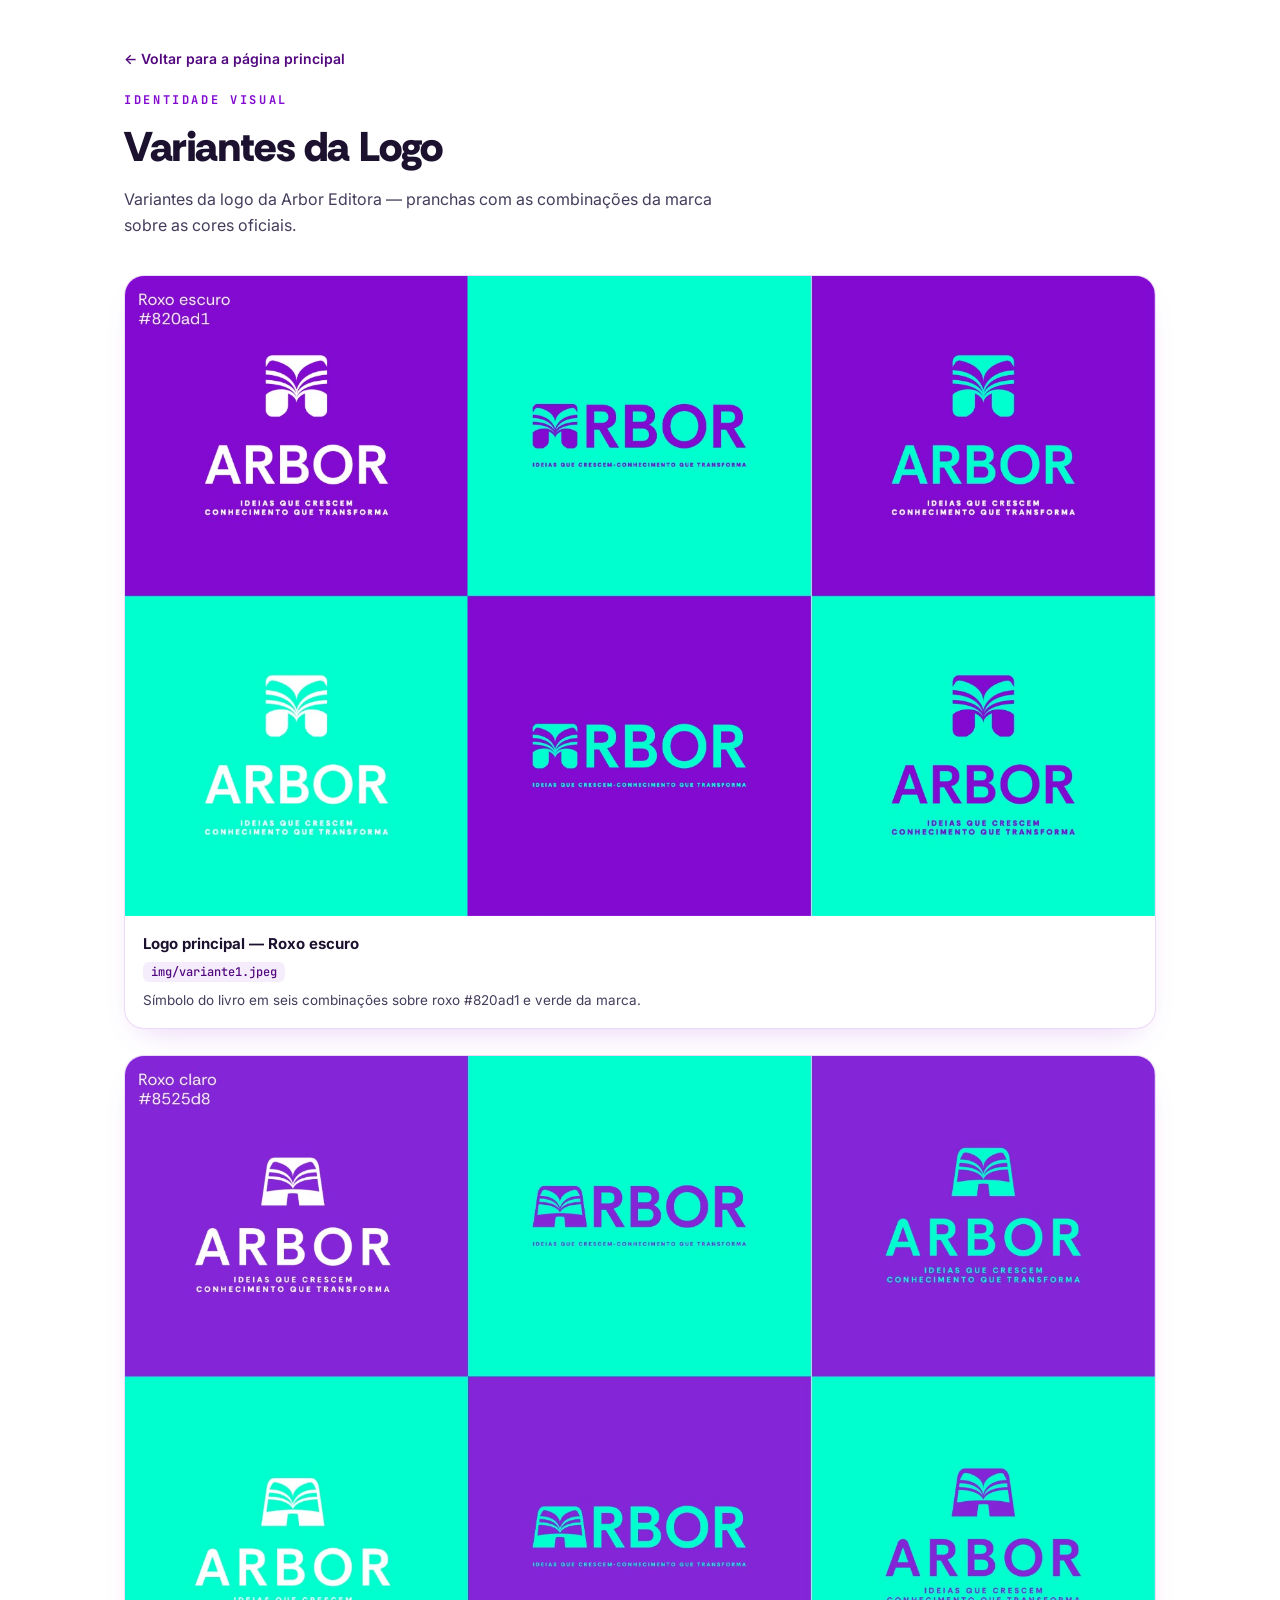
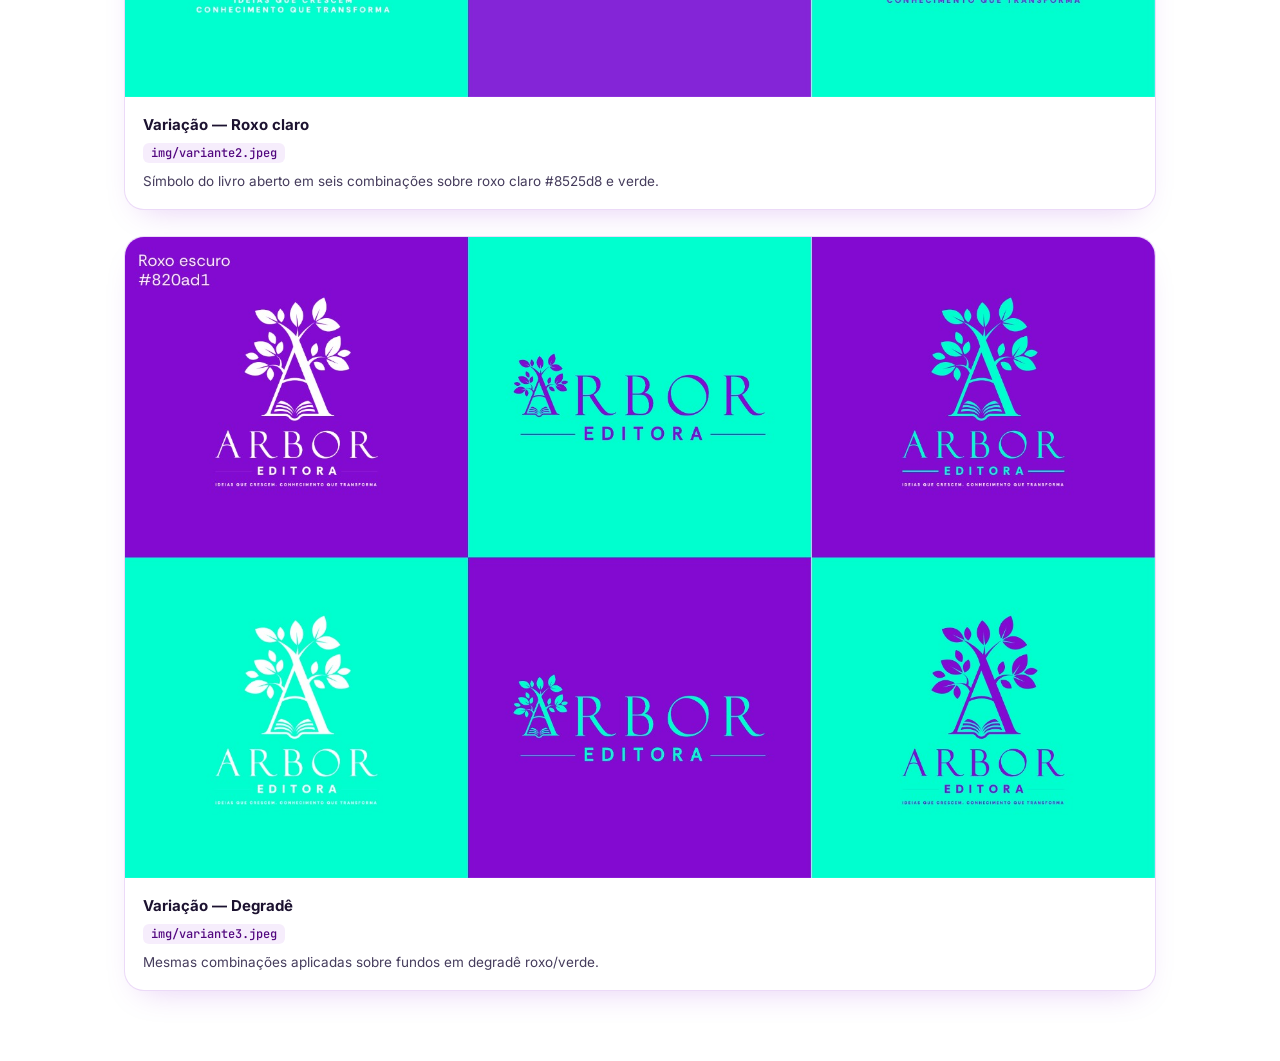
==== commit 37d6a948: "Refactor code structure for improved readability and maintainability" ====
--- a/imagens.html
+++ b/imagens.html
@@ -4,8 +4,8 @@
 <head>
   <meta charset="UTF-8">
   <meta name="viewport" content="width=device-width, initial-scale=1.0">
-  <title>Galeria de Imagens — ARBOR EDITORA</title>
-  <meta name="description" content="Acervo de imagens e identidade visual da Arbor Editora: logos, variações e favicon.">
+  <title>Variantes da Logo — ARBOR EDITORA</title>
+  <meta name="description" content="Variantes da logo da Arbor Editora: pranchas com as combinações da marca sobre as cores oficiais.">
   <link rel="icon" type="image/png" href="img/favicon-arbor.png">
   <link rel="stylesheet" href="css/estilo.css">
   <style>
@@ -20,38 +20,27 @@
     }
     .galeria-topo .voltar:hover { color: var(--purple-vivid); }
 
-    .galeria {
-      display: grid;
-      grid-template-columns: repeat(auto-fill, minmax(290px, 1fr));
-      gap: 20px;
-      padding: 26px 0 70px;
-    }
-    .obra {
+    /* Pranchas de variantes (JPEGs com fundo próprio, exibidas em largura maior) */
+    .pranchas { display: grid; gap: 26px; padding: 26px 0 70px; }
+    .prancha {
+      margin: 0;
       border: 1px solid var(--borda-lavanda, rgba(130, 10, 209, .15));
       border-radius: 20px;
       background: #fff;
       overflow: hidden;
       box-shadow: 0 14px 34px -18px rgba(130, 10, 209, .25);
     }
-    .obra .moldura {
-      display: grid; place-items: center;
-      min-height: 190px;
-      padding: 26px;
-      background:
-        radial-gradient(420px 200px at 80% -20%, rgba(0, 255, 206, .18), transparent 60%),
-        linear-gradient(135deg, #9a18e8 0%, #820ad1 45%, #52077f 100%);
-    }
-    .obra .moldura img { max-width: 100%; max-height: 150px; height: auto; filter: drop-shadow(0 4px 18px rgba(0, 0, 0, .25)); }
-    .obra .info { padding: 16px 18px 18px; }
-    .obra .info b { display: block; font-size: 15px; }
-    .obra .info code {
+    .prancha img { display: block; width: 100%; height: auto; }
+    .prancha figcaption { padding: 16px 18px 18px; }
+    .prancha figcaption b { display: block; font-size: 15px; }
+    .prancha figcaption code {
       display: inline-block; margin: 6px 0 8px;
       font: 500 12px/1 var(--font-mono, monospace);
       color: var(--purple-deep);
       background: rgba(130, 10, 209, .07);
       padding: 4px 8px; border-radius: 6px;
     }
-    .obra .info p { font-size: 13.5px; color: var(--ink-2); line-height: 1.5; }
+    .prancha figcaption p { font-size: 13.5px; color: var(--ink-2); line-height: 1.5; }
   </style>
 </head>
 
@@ -60,56 +49,39 @@
     <header class="galeria-topo">
       <a class="voltar" href="index.html">← Voltar para a página principal</a>
       <span class="kicker">Identidade Visual</span>
-      <h2>Galeria de Imagens</h2>
-      <p>Acervo de imagens do projeto Arbor Editora. As logos são brancas com fundo transparente,
-        por isso são exibidas sobre o roxo oficial da marca.</p>
+      <h2>Variantes da Logo</h2>
+      <p>Variantes da logo da Arbor Editora — pranchas com as combinações da marca
+        sobre as cores oficiais.</p>
     </header>
 
-    <section class="galeria" aria-label="Imagens do projeto">
-      <article class="obra">
-        <div class="moldura"><img src="img/logo-editora-13.png" alt="Logo horizontal da Arbor Editora"></div>
-        <div class="info">
-          <b>Logo principal (horizontal)</b>
-          <code>img/logo-editora-13.png</code>
-          <p>Usada no hero da página principal.</p>
-        </div>
-      </article>
+    <section class="pranchas" aria-label="Pranchas de variantes da logo">
+      <figure class="prancha">
+        <img src="img/variante1.jpeg" alt="Prancha da logo principal sobre roxo escuro #820ad1 e verde" loading="lazy">
+        <figcaption>
+          <b>Logo principal — Roxo escuro</b>
+          <code>img/variante1.jpeg</code>
+          <p>Símbolo do livro em seis combinações sobre roxo #820ad1 e verde da marca.</p>
+        </figcaption>
+      </figure>
 
-      <article class="obra">
-        <div class="moldura"><img src="img/logo-arbor.png" alt="Símbolo da Arbor Editora"></div>
-        <div class="info">
-          <b>Símbolo Arbor</b>
-          <code>img/logo-arbor.png</code>
-          <p>Usada no rodapé e como marca-d'água do hero.</p>
-        </div>
-      </article>
+      <figure class="prancha">
+        <img src="img/variante2.jpeg" alt="Prancha da variação da logo sobre roxo claro #8525d8 e verde" loading="lazy">
+        <figcaption>
+          <b>Variação — Roxo claro</b>
+          <code>img/variante2.jpeg</code>
+          <p>Símbolo do livro aberto em seis combinações sobre roxo claro #8525d8 e verde.</p>
+        </figcaption>
+      </figure>
 
-      <article class="obra">
-        <div class="moldura"><img src="img/favicon-arbor.png" alt="Favicon da Arbor Editora"></div>
-        <div class="info">
-          <b>Favicon</b>
-          <code>img/favicon-arbor.png</code>
-          <p>Ícone exibido na aba do navegador.</p>
-        </div>
-      </article>
+      <figure class="prancha">
+        <img src="img/variante3.jpeg" alt="Prancha da variação da logo sobre fundos em degradê" loading="lazy">
+        <figcaption>
+          <b>Variação — Degradê</b>
+          <code>img/variante3.jpeg</code>
+          <p>Mesmas combinações aplicadas sobre fundos em degradê roxo/verde.</p>
+        </figcaption>
+      </figure>
 
-      <article class="obra">
-        <div class="moldura"><img src="img/logo-editora-a.png" alt="Variação A da logo da Arbor Editora"></div>
-        <div class="info">
-          <b>Variação — Logo A</b>
-          <code>img/logo-editora-a.png</code>
-          <p>Variação da identidade visual (reserva, não utilizada na página).</p>
-        </div>
-      </article>
-
-      <article class="obra">
-        <div class="moldura"><img src="img/logo-editora-14.png" alt="Variação 14 da logo da Arbor Editora"></div>
-        <div class="info">
-          <b>Variação — Logo 14</b>
-          <code>img/logo-editora-14.png</code>
-          <p>Variação da identidade visual (reserva, não utilizada na página).</p>
-        </div>
-      </article>
     </section>
   </main>
 </body>
--- a/css/estilo.css
+++ b/css/estilo.css
@@ -1,793 +1,541 @@
-/* =============================================================
+/* ============================================================
    ARBOR EDITORA — Modelo Editorial 2026
-   Folha de estilos da página estática (index-novo.html)
+   Layout interativo por seções alternadas (claro / lavanda / escuro)
    Paleta oficial: roxo #820ad1 · verde #00ffce · fundo branco
-   ============================================================= */
-
+   ============================================================ */
 @import "https://fonts.googleapis.com/css2?family=Rethink+Sans:ital,wght@0,400..800;1,400..800&family=Inter:wght@300;400;500;600;700&family=JetBrains+Mono:wght@400;500;600&display=swap";
 
-/* ---------- Tokens ---------- */
 :root {
-  --ink: #17102a;        /* texto principal */
-  --ink-2: #453c5c;      /* texto secundário */
-  --ink-3: #6e6683;      /* texto terciário */
   --purple: #820ad1;
-  --purple-vivid: #9d1ef0;
-  --purple-deep: #6a08ad;
-  --purple-soft: rgba(130, 10, 209, .04);
+  --purple-vivid: #9a18e8;
+  --purple-deep: #52077f;
+  --purple-soft: rgba(130, 10, 209, .06);
   --green: #00ffce;
   --green-text: #00b899;
-  --line: rgba(23, 16, 42, .08);
-  --line-2: rgba(23, 16, 42, .13);
-  --lavanda: linear-gradient(180deg, #f6ecff, #fbf6ff 55%, #fdfbff);
-  --menta: linear-gradient(180deg, #e0fcf3, #f0fffa 55%, #fbfffd);
-  --borda-lavanda: rgba(130, 10, 209, .18);
-  --borda-menta: rgba(0, 190, 152, .28);
-  --grad-marca: linear-gradient(90deg, var(--purple), var(--green));
-  --grad-cta: linear-gradient(100deg, var(--purple) 0%, #a21be2 100%);
-  --shadow-sm: 0 1px 2px rgba(23, 16, 42, .05), 0 12px 32px -24px rgba(23, 16, 42, .30);
-  --shadow-md: 0 2px 6px rgba(23, 16, 42, .05), 0 22px 48px -28px rgba(76, 6, 122, .35);
-  --shadow-lift: 0 8px 20px -8px rgba(130, 10, 209, .22), 0 28px 56px -28px rgba(23, 16, 42, .28);
-  --radius: 20px;
+  --ink: #1c1230;
+  --ink-2: #453c5c;
+  --ink-3: #6e6683;
+  --papel: #ffffff;
+  --papel-2: #f8f4fe;          /* lavanda clarinho para seções alternadas */
+  --escuro: #1d0c33;
+  --escuro-2: #17102a;
+  --nevoa: #cdbde4;            /* texto secundário sobre escuro */
+  --borda-lavanda: rgba(130, 10, 209, .15);
+  --font-display: "Rethink Sans", system-ui, sans-serif;
   --font-body: "Inter", system-ui, sans-serif;
-  --font-display: "Rethink Sans", sans-serif;
-  --font-serif: "Rethink Sans", sans-serif;
-  --font-mono: "JetBrains Mono", monospace;
-}
-
-/* ---------- Reset básico ---------- */
-*, ::before, ::after { box-sizing: border-box; }
-* { margin: 0; }
+  --font-mono: "JetBrains Mono", ui-monospace, monospace;
+  --radius: 16px;
+  --sombra: 0 10px 30px rgba(28, 18, 48, .08);
+}
+
+/* ---------- Reset ---------- */
+* { margin: 0; padding: 0; box-sizing: border-box; }
 html { scroll-behavior: smooth; }
 body {
-  font: 400 16px/1.65 var(--font-body);
+  font-family: var(--font-body);
   color: var(--ink);
-  background:
-    radial-gradient(1100px 460px at 72% -180px, rgba(130, 10, 209, .03), transparent 60%),
-    radial-gradient(900px 400px at -10% 8%, rgba(0, 255, 206, .02), transparent 55%),
-    #ffffff;
+  background: var(--papel);
+  line-height: 1.6;
   -webkit-font-smoothing: antialiased;
-  text-rendering: optimizeLegibility;
-}
-img, svg { max-width: 100%; vertical-align: middle; }
-table { border-collapse: collapse; width: 100%; }
-a { color: var(--purple-deep); transition: color .2s ease; }
-a:hover { color: var(--purple-vivid); }
+}
+img { max-width: 100%; }
+h1, h2, h3, h4 { font-family: var(--font-display); letter-spacing: -.01em; }
+a { color: var(--purple-deep); }
 ::selection { background: rgba(130, 10, 209, .18); }
-:focus-visible { outline: 2px solid var(--purple); outline-offset: 2px; border-radius: 4px; }
-* { scrollbar-width: thin; scrollbar-color: rgba(130, 10, 209, .25) transparent; }
+:focus-visible { outline: 3px solid var(--purple); outline-offset: 2px; border-radius: 4px; }
+.escuro :focus-visible, .hero :focus-visible, nav :focus-visible { outline-color: var(--green); }
+.mono { font-family: var(--font-mono); }
 
 /* ---------- Utilitários ---------- */
-#bg-canvas { position: fixed; inset: 0; pointer-events: none; z-index: -3; background: #ffffff; }
-#particulas { position: fixed; inset: 0; pointer-events: none; z-index: -2; }
-.mono { font-family: var(--font-mono); }
-.container { max-width: 80rem; margin-inline: auto; padding-inline: 24px; }
-
-.kicker {
-  display: inline-flex;
-  align-items: center;
-  gap: 10px;
-  font: 600 12px/1 var(--font-mono);
-  letter-spacing: .18em;
+.wrap, .container { max-width: 1080px; margin: 0 auto; padding-inline: 24px; }
+section { padding: 5.5rem 0; }
+section[id] { scroll-margin-top: 72px; }
+.kicker, .eyebrow {
+  display: block;
+  font: 700 12px/1.4 var(--font-mono);
+  letter-spacing: .22em;
   text-transform: uppercase;
   color: var(--purple);
-}
-.kicker::before {
+  margin-bottom: .9rem;
+}
+h2 { font-size: clamp(1.9rem, 4vw, 2.6rem); font-weight: 800; line-height: 1.15; margin-bottom: 1rem; }
+.lead { font-size: 1.06rem; max-width: 48rem; color: var(--ink-2); }
+.escuro .lead { color: var(--nevoa); }
+
+.btn {
+  display: inline-flex; align-items: center; gap: 8px;
+  border: 0; cursor: pointer;
+  font: 600 15px/1.2 var(--font-display);
+  border-radius: 999px;
+  padding: .75rem 1.5rem;
+  text-decoration: none;
+  transition: transform .15s ease, box-shadow .15s ease, background .2s ease;
+}
+.btn:active { transform: scale(.97); }
+.btn-verde { background: var(--green); color: var(--purple-deep); }
+.btn-verde:hover { box-shadow: 0 6px 20px rgba(0, 255, 206, .35); }
+.btn-roxo { background: var(--purple); color: #fff; }
+.btn-roxo:hover { box-shadow: 0 6px 20px rgba(130, 10, 209, .35); }
+.btn-ghost { background: transparent; color: var(--nevoa); border: 1px solid rgba(205, 189, 228, .4); }
+.btn-ghost:hover { color: #fff; border-color: var(--green); }
+.ic { width: 16px; height: 16px; stroke-width: 2; }
+
+/* ---------- Barra de progresso ---------- */
+#progresso {
+  position: fixed; top: 0; left: 0;
+  height: 4px; width: 0;
+  background: linear-gradient(90deg, var(--purple-vivid), var(--green));
+  z-index: 99;
+}
+
+/* ---------- Navegação fixa ---------- */
+nav.topo {
+  position: fixed; top: 0; width: 100%; z-index: 90;
+  background: rgba(23, 16, 42, .9);
+  -webkit-backdrop-filter: blur(10px);
+  backdrop-filter: blur(10px);
+  border-bottom: 1px solid rgba(130, 10, 209, .35);
+}
+nav.topo .wrap {
+  display: flex; align-items: center; justify-content: space-between;
+  gap: 1.2rem; padding-block: .7rem; max-width: 1160px;
+}
+nav.topo .marca {
+  display: flex; align-items: center; gap: 10px;
+  color: #fff; font: 700 15px/1 var(--font-display);
+  letter-spacing: .04em; text-decoration: none; white-space: nowrap;
+  margin-right: 1rem; flex-shrink: 0;
+}
+@media (max-width: 640px) { nav.topo .marca em { display: none; } }
+nav.topo .marca img { width: 26px; height: auto; }
+nav.topo .marca em { color: var(--green); font-style: normal; }
+nav.topo ul {
+  display: flex; gap: 1.1rem; list-style: none;
+  overflow-x: auto; scrollbar-width: none;
+}
+nav.topo ul::-webkit-scrollbar { display: none; }
+nav.topo ul a {
+  color: var(--nevoa); text-decoration: none;
+  font-size: .82rem; font-weight: 500; white-space: nowrap;
+  padding-block: .2rem;
+}
+nav.topo ul a:hover { color: var(--green); }
+nav.topo ul a.ativa { color: var(--green); border-bottom: 2px solid var(--green); }
+
+/* ---------- Hero ---------- */
+.hero {
+  position: relative; overflow: hidden;
+  background:
+    radial-gradient(1100px 560px at 72% -10%, #9a18e8 0%, var(--purple-deep) 52%, var(--escuro) 100%);
+  color: #fff;
+  padding: 9.5rem 0 6.5rem;
+}
+.hero .wrap { position: relative; z-index: 2; }
+.hero-main-logo {
+  display: block;
+  max-width: min(100%, 480px); height: auto;
+  filter: drop-shadow(0 4px 24px rgba(0, 0, 0, .25));
+  margin-bottom: 1.6rem;
+}
+.hero .frase {
+  font-family: var(--font-display);
+  font-size: clamp(1.5rem, 3.4vw, 2.3rem);
+  font-weight: 700; line-height: 1.2;
+  min-height: 2.4em;
+}
+.hero .frase #typing { color: var(--green); }
+.cursor {
+  display: inline-block; width: 3px; height: 1em;
+  background: var(--green); vertical-align: -.12em;
+  animation: pisca 1s steps(1) infinite;
+}
+@keyframes pisca { 50% { opacity: 0; } }
+.hero .sub { margin: 1.2rem 0 2.2rem; color: var(--nevoa); font-size: 1.08rem; max-width: 44rem; }
+.hero .selo {
+  position: absolute; right: 6%; top: 20%;
+  width: 170px; height: 170px;
+  border: 1px solid rgba(0, 255, 206, .4);
+  border-radius: 50%;
+  display: flex; align-items: center; justify-content: center;
+  text-align: center; padding: 1rem;
+  font: 600 .7rem/1.5 var(--font-mono);
+  letter-spacing: .18em; text-transform: uppercase;
+  color: var(--green);
+  animation: gira 30s linear infinite;
+}
+@keyframes gira { to { transform: rotate(360deg); } }
+/* marca-d'água com a logo */
+.hero::after {
   content: "";
-  width: 26px; height: 3px;
-  border-radius: 3px;
-  background: var(--grad-marca);
-}
-.chip {
-  display: inline-block;
-  font: 600 11px/1 var(--font-mono);
-  letter-spacing: .1em;
-  text-transform: uppercase;
-  padding: 7px 13px;
-  border-radius: 999px;
-  background: rgba(130, 10, 209, .09);
-  border: 1px solid rgba(130, 10, 209, .16);
-  color: var(--purple-deep);
-}
-
-h1, h2, h3, h4 { font-family: var(--font-display); line-height: 1.2; text-wrap: balance; }
-h2 { font-size: clamp(26px, 3.4vw, 34px); font-weight: 700; letter-spacing: .01em; }
-h3 { font-size: clamp(19px, 2.2vw, 22px); font-weight: 700; }
-h4 { font-size: 15px; font-weight: 700; }
-
-.section-head { display: grid; gap: 10px; margin-bottom: 28px; max-width: 70ch; }
-.section-head p { color: var(--ink-3); font-size: 15.5px; }
-
-.ic { width: 1em; height: 1em; stroke-width: 2; flex-shrink: 0; }
-
-/* ---------- Header fixo ---------- */
-#topo {
-  position: sticky;
-  top: 0;
-  z-index: 50;
-  background: rgba(255, 255, 255, 0.75);
-  -webkit-backdrop-filter: blur(24px) saturate(1.2);
-  backdrop-filter: blur(24px) saturate(1.2);
-  border: 1px solid rgba(255, 255, 255, 1);
-  box-shadow: 0 10px 30px -10px rgba(130, 10, 209, 0.08), inset 0 1px 0 rgba(255, 255, 255, 1);
-}
-/* fio de marca na base do header */
-#topo::before {
-  content: "";
-  position: absolute;
-  inset: auto 0 0 0;
-  height: 1px;
-  background: linear-gradient(90deg, var(--borda-lavanda), rgba(0, 190, 152, .35), var(--borda-lavanda));
-}
-/* barra de progresso de leitura (largura controlada via JavaScript) */
-#progresso-leitura {
-  position: absolute;
-  left: 0; bottom: -1px;
-  height: 2.5px; width: 100%;
-  transform: scaleX(0);
-  transform-origin: left;
-  background: var(--grad-marca);
-  z-index: 1;
-  pointer-events: none;
-}
-
-.brand { display: flex; align-items: center; gap: 14px; padding-top: 12px; transition: padding .3s ease; }
-.brand-logo {
-  width: 48px; height: 48px;
-  display: grid; place-items: center;
-  border-radius: 14px;
-  background: linear-gradient(135deg, #a21be2, var(--purple) 55%, #5c0894);
-  box-shadow:
-    inset 0 1px 0 rgba(255, 255, 255, .35),
-    0 10px 22px -8px rgba(130, 10, 209, .65);
-  transition: width .3s ease, height .3s ease, border-radius .3s ease;
-}
-.brand-logo img { width: 30px; height: auto; transition: width .3s ease; }
-/* header compacto após rolar (classe aplicada via JavaScript) */
-#topo.rolou .brand { padding-top: 7px; }
-#topo.rolou .brand-logo { width: 38px; height: 38px; border-radius: 11px; }
-#topo.rolou .brand-logo img { width: 24px; }
-.brand-name {
-  font: 700 19px/1.1 var(--font-body);
-  letter-spacing: .02em;
-  display: flex; align-items: center; gap: 10px; flex-wrap: wrap;
-}
-.brand-tag {
-  font: italic 400 13px/1 var(--font-display);
-  color: var(--purple);
-}
-
-/* Navegação por seções */
-#nav-secoes {
-  display: flex;
-  gap: 2px;
-  margin-top: 8px;
-  overflow-x: auto;
-  scrollbar-width: none;
-  -webkit-overflow-scrolling: touch;
-}
-#nav-secoes::-webkit-scrollbar { display: none; }
-#nav-secoes a {
-  position: relative;
-  white-space: nowrap;
-  padding: 9px 14px 11px;
-  font: 600 13px/1 var(--font-body);
-  letter-spacing: .01em;
-  color: var(--ink-3);
-  border-radius: 10px;
-  text-decoration: none;
-  transition: color .2s ease, background .2s ease;
-}
-#nav-secoes a:hover { color: var(--purple); background: var(--purple-soft); }
-#nav-secoes a::after {
-  content: "";
-  position: absolute;
-  left: 14px; right: 14px; bottom: 4px;
-  height: 2px;
-  border-radius: 2px;
-  background: var(--grad-marca);
-  transform: scaleX(0);
-  transform-origin: left;
-  transition: transform .3s cubic-bezier(.22, 1, .36, 1);
-}
-#nav-secoes a:hover::after { transform: scaleX(1); }
-/* seção ativa marcada pelo scrollspy (classe aplicada via JavaScript) */
-#nav-secoes a.ativa { color: var(--purple-deep); background: var(--purple-soft); }
-#nav-secoes a.ativa::after { transform: scaleX(1); }
-/* esmaece as bordas quando a barra de seções pode rolar */
-#nav-secoes.rolavel {
-  -webkit-mask-image: linear-gradient(90deg, transparent, #000 26px, #000 calc(100% - 26px), transparent);
-  mask-image: linear-gradient(90deg, transparent, #000 26px, #000 calc(100% - 26px), transparent);
-}
-
-/* Âncoras param abaixo do header fixo */
-main [id] { scroll-margin-top: 130px; }
-
-/* ---------- Layout do main ---------- */
-main.container { display: grid; gap: 44px; padding-block: 36px 72px; counter-reset: sec; }
-/* Itens de grid/flex herdam min-width:auto e propagam a largura mínima
-   das tabelas internas; zerar evita overflow horizontal no mobile. */
-main :where(*) { min-width: 0; }
-
-/* Caixas de seção: alternância lavanda / menta, com número decorativo */
-.box {
-  position: relative;
-  padding: 40px 0;
-  margin-bottom: 20px;
-  counter-increment: sec;
-}
-.box::before {
-  content: counter(sec, decimal-leading-zero);
-  position: absolute;
-  top: -14px; right: 10px;
-  font: 800 clamp(84px, 10vw, 128px)/1 var(--font-display);
-  letter-spacing: -.02em;
-  color: rgba(23, 16, 42, 0.03);
-  z-index: -1;
-  pointer-events: none;
-}
-.box-lavanda { background: transparent; border-color: transparent; }
-.box-menta { background: transparent; border-color: transparent; }
-.box-menta::before { color: rgba(0, 190, 152, .10); }
-
-/* Painéis internos brancos (leitura) */
-.painel {
-  background: rgba(255, 255, 255, 0.55);
-  backdrop-filter: blur(12px);
-  border: 1px solid rgba(130, 10, 209, 0.15);
-  border-radius: var(--radius);
-  padding: 22px 26px;
-  box-shadow: var(--shadow-sm);
-}
-
-/* ---------- Hero ---------- */
-#hero {
-  position: relative;
-  overflow: hidden;
-  border-radius: 0 0 40px 40px;
-  padding: clamp(64px, 12vh, 140px) 0 clamp(80px, 15vh, 160px);
-  min-height: 78vh;
-  display: flex;
-  flex-direction: column;
-  justify-content: center;
-  background:
-    radial-gradient(720px 320px at 85% -10%, rgba(0, 255, 206, .16), transparent 60%),
-    radial-gradient(900px 460px at -15% 110%, rgba(255, 255, 255, .14), transparent 55%),
-    linear-gradient(135deg, #9a18e8 0%, #820ad1 45%, #52077f 100%);
-  color: #fff;
-  box-shadow:
-    inset 0 1px 0 rgba(255, 255, 255, .25),
-    0 30px 70px -30px rgba(130, 10, 209, .60);
-}
-/* marca-d'água com a logo */
-#hero::after {
-  content: "";
-  position: absolute;
-  right: -50px; bottom: -70px;
+  position: absolute; right: -50px; bottom: -70px;
   width: 380px; height: 300px;
   background: url("../img/logo-arbor.png") no-repeat center / contain;
-  opacity: .10;
+  opacity: .08;
   transform: rotate(-8deg);
   pointer-events: none;
 }
-#hero > * { position: relative; z-index: 1; }
-#hero .hero-main-logo {
-  max-width: min(100%, 600px);
-  height: auto;
+@media (max-width: 900px) { .hero .selo { display: none; } }
+
+/* ---------- Temas de seção ---------- */
+.claro { background: var(--papel); }
+.claro-2 { background: var(--papel-2); }
+.escuro {
+  background: linear-gradient(160deg, #2a1145 0%, var(--escuro) 55%, var(--escuro-2) 100%);
+  color: #fff;
+}
+.escuro .kicker { color: var(--green); }
+.claro .kicker, .claro-2 .kicker { color: var(--purple); }
+
+/* ---------- Painel "tela" (players / mercado) ---------- */
+.sim { display: grid; grid-template-columns: 300px 1fr; gap: 1.5rem; margin-top: 2.5rem; align-items: start; }
+.sim-modos { display: flex; flex-direction: column; gap: .8rem; }
+.modo {
+  border: 2px solid transparent;
+  background: #fff;
+  border-radius: 14px;
+  padding: 1rem 1.1rem;
+  cursor: pointer; text-align: left; font: inherit;
+  transition: border-color .2s, transform .15s;
+  box-shadow: 0 2px 10px rgba(28, 18, 48, .06);
+}
+.modo:hover { transform: translateY(-2px); }
+.modo strong { display: block; font-family: var(--font-display); font-size: 1rem; color: var(--purple-deep); }
+.modo > span { font-size: .82rem; color: var(--ink-3); }
+.modo.ativo { border-color: var(--purple); box-shadow: 0 6px 20px rgba(130, 10, 209, .18); }
+.modo .rotulo {
   display: block;
-  filter: drop-shadow(0 4px 24px rgba(0, 0, 0, .25));
-  margin: 10px 0 25px;
-}
-#hero .desc {
-  max-width: 60ch;
-  margin-bottom: 32px;
-  font-size: clamp(16px, 1.8vw, 18px);
-  color: rgba(255, 255, 255, .90);
-}
-#hero .ctas { display: flex; flex-wrap: wrap; gap: 14px; }
-
-.btn {
-  position: relative;
+  font: 600 10px/1 var(--font-mono);
+  letter-spacing: .14em; text-transform: uppercase;
+  color: var(--purple); margin-bottom: 4px;
+}
+.sim-tela {
+  background: var(--escuro-2);
+  border-radius: 18px;
+  padding: 1.5rem 1.7rem;
+  min-height: 380px;
+  color: #fff;
+  box-shadow: 0 14px 40px rgba(23, 16, 42, .35);
+}
+.sim-topo { display: flex; gap: .4rem; align-items: center; margin-bottom: 1.2rem; }
+.sim-topo i { width: 10px; height: 10px; border-radius: 50%; background: var(--purple); display: block; }
+.sim-topo i:nth-child(2) { background: var(--purple-vivid); }
+.sim-topo i:nth-child(3) { background: var(--green); }
+.tag-nivel {
+  font: 600 .7rem/1 var(--font-mono);
+  letter-spacing: .12em; text-transform: uppercase;
+  color: var(--green); margin-left: auto;
+}
+.player-painel { display: none; animation: surge .35s ease; }
+.player-painel.ativo { display: block; }
+@keyframes surge { from { opacity: 0; transform: translateY(8px); } }
+.player-painel h3 { font-size: 1.25rem; margin-bottom: .6rem; }
+.player-painel h5 {
+  font: 700 12px/1.4 var(--font-mono);
+  letter-spacing: .12em; text-transform: uppercase;
+  color: var(--green); margin: 1.1rem 0 .4rem;
+}
+.player-painel p, .player-painel li { font-size: .92rem; color: #e9e2f5; }
+.player-painel ul { padding-left: 1.2rem; display: grid; gap: .3rem; }
+.player-painel li::marker { color: var(--green); }
+.player-painel .site {
+  margin-top: 1.3rem; padding-top: 1rem;
+  border-top: 1px dashed rgba(205, 189, 228, .3);
+  font-size: .85rem; color: var(--nevoa);
+}
+.player-painel .site a { color: var(--green); font-weight: 600; }
+
+/* ---------- Acordeões ---------- */
+details.acordeao {
+  background: #fff;
+  border-radius: 14px;
+  margin-bottom: .9rem;
+  box-shadow: 0 3px 12px rgba(28, 18, 48, .06);
   overflow: hidden;
-  display: inline-flex; align-items: center; gap: 9px;
-  font: 600 14.5px/1 var(--font-body);
-  padding: 15px 24px;
-  border-radius: 14px;
-  text-decoration: none;
-  transition: transform .25s cubic-bezier(.22, 1, .36, 1), box-shadow .25s, filter .25s;
-}
-/* brilho que atravessa o botão no hover */
-.btn::after {
-  content: "";
-  position: absolute;
-  top: 0; left: -80%;
-  width: 55%; height: 100%;
-  background: linear-gradient(100deg, transparent, rgba(255, 255, 255, .45), transparent);
-  transform: skewX(-20deg);
-  transition: left .5s ease;
-}
-.btn:hover { transform: translateY(-2px); }
-.btn:hover::after { left: 130%; }
-.btn-claro { background: #fff; color: var(--purple-deep); box-shadow: 0 14px 32px -12px rgba(0, 0, 0, .40); }
-.btn-contorno { border: 1px solid rgba(255, 255, 255, .38); color: #fff; background: rgba(255, 255, 255, .09); }
-.btn-contorno:hover { background: rgba(255, 255, 255, .16); }
-
-/* ---------- Cards de atalho ---------- */
-.atalhos { display: grid; grid-template-columns: repeat(4, 1fr); gap: 18px; }
-.atalho {
-  position: relative;
-  overflow: hidden;
-  display: block;
-  border-radius: 24px;
-  padding: 30px 24px 26px;
-  text-decoration: none;
-  color: var(--ink);
-  border: 1px solid rgba(130, 10, 209, 0.15);
-  background: rgba(255, 255, 255, 0.6);
-  backdrop-filter: blur(12px);
-  transition: transform .3s cubic-bezier(.34, 1.56, .64, 1), box-shadow .3s ease;
-}
-.atalho::before {
-  content: "";
-  position: absolute;
-  inset: 0 0 auto 0;
-  height: 3px;
-  background: var(--grad-cta);
-}
-.atalho:nth-child(even) {
-  background: linear-gradient(180deg, #e2fcf4, #fafffd);
-  border-color: var(--borda-menta);
-}
-.atalho:nth-child(even)::before { background: linear-gradient(90deg, #00d9ae, var(--green)); }
-.atalho:hover { transform: translateY(-5px); box-shadow: var(--shadow-lift); }
-.atalho .icone {
-  width: 46px; height: 46px;
-  display: grid; place-items: center;
-  border-radius: 13px;
-  margin-bottom: 16px;
-  background: var(--grad-cta);
-  color: #fff;
-  box-shadow: 0 10px 20px -8px rgba(130, 10, 209, .55);
-}
-.atalho:nth-child(even) .icone {
-  background: linear-gradient(135deg, #00d9ae, #00b899);
-  box-shadow: 0 10px 20px -8px rgba(0, 185, 153, .55);
-}
-.atalho .icone .ic { width: 22px; height: 22px; }
-.atalho h3 { font-size: 15.5px; margin-bottom: 7px; }
-.atalho p { font-size: 13.5px; line-height: 1.55; color: var(--ink-2); }
-.atalho .seta {
-  position: absolute;
-  right: 20px; top: 24px;
-  font-size: 18px;
-  color: var(--purple);
-  opacity: 0;
-  transform: translateX(-6px);
-  transition: opacity .25s ease, transform .25s ease;
-}
-.atalho:nth-child(even) .seta { color: var(--green-text); }
-.atalho:hover .seta { opacity: 1; transform: none; }
-
-/* ---------- Abas por radio (players / coletâneas / orçamentos) ---------- */
-.abas { position: relative; }
-.abas > input { position: absolute; opacity: 0; pointer-events: none; }
-.abas .paineis > * { display: none; }
-
-/* Players */
-.pills { display: grid; grid-template-columns: repeat(5, 1fr); gap: 12px; margin-bottom: 22px; }
-.pill {
-  position: relative;
+  border: 1px solid var(--borda-lavanda);
+}
+details.acordeao summary {
   cursor: pointer;
-  border-radius: 18px;
-  padding: 18px 16px;
-  background: rgba(255, 255, 255, 0.6);
-  backdrop-filter: blur(12px);
-  border: 1px solid rgba(130, 10, 209, 0.15);
-  box-shadow: var(--shadow-sm);
-  transition: transform .25s ease, box-shadow .25s ease, border-color .25s ease;
-}
-.pill:hover { transform: translateY(-4px); box-shadow: var(--shadow-lift); }
-.pill .rotulo { font: 600 10px/1 var(--font-mono); letter-spacing: .14em; color: var(--purple); text-transform: uppercase; }
-.pill strong { display: block; font-family: var(--font-display); font-size: 15px; margin: 8px 0 5px; }
-.pill span { font-size: 12.5px; line-height: 1.5; color: var(--ink-3); }
-.pill .ver { display: block; margin-top: 10px; font: 600 12px/1 var(--font-body); color: var(--purple-deep); }
-
-#pl-1:checked ~ .pills label[for="pl-1"],
-#pl-2:checked ~ .pills label[for="pl-2"],
-#pl-3:checked ~ .pills label[for="pl-3"],
-#pl-4:checked ~ .pills label[for="pl-4"],
-#pl-5:checked ~ .pills label[for="pl-5"] {
-  border-color: transparent;
-  background:
-    linear-gradient(#fff, #fff) padding-box,
-    var(--grad-marca) border-box;
-  border: 1.5px solid transparent;
-  box-shadow: 0 14px 30px -14px rgba(130, 10, 209, .45);
-  animation: pop .35s cubic-bezier(.34, 1.56, .64, 1);
-}
-
-#pl-1:checked ~ .paineis > :nth-child(1),
-#pl-2:checked ~ .paineis > :nth-child(2),
-#pl-3:checked ~ .paineis > :nth-child(3),
-#pl-4:checked ~ .paineis > :nth-child(4),
-#pl-5:checked ~ .paineis > :nth-child(5) { display: block; animation: surgir .45s cubic-bezier(.22, 1, .36, 1) both; }
-
-@keyframes surgir {
-  from { opacity: 0; transform: translateY(10px); }
-  to { opacity: 1; transform: none; }
-}
-
-.player-detalhe {
-  border-radius: 22px;
-  background: rgba(255, 255, 255, 0.6);
-  backdrop-filter: blur(12px);
-  border: 1px solid rgba(130, 10, 209, 0.15);
-  padding: 28px 32px;
-  box-shadow: var(--shadow-sm);
-}
-.player-detalhe .kicker { color: var(--green-text); }
-.player-detalhe .kicker::before { background: linear-gradient(90deg, var(--green-text), var(--green)); }
-.player-detalhe h3 { margin: 10px 0 18px; }
-.player-detalhe h5 {
-  font: 600 11.5px/1 var(--font-mono);
-  letter-spacing: .14em;
-  text-transform: uppercase;
-  color: var(--purple);
-  margin: 18px 0 8px;
-}
-.player-detalhe p { color: var(--ink-2); font-size: 14.5px; }
-.player-detalhe ul { padding-left: 20px; color: var(--ink-2); font-size: 14.5px; }
-.player-detalhe li { margin: 5px 0; }
-.player-detalhe li::marker { color: var(--purple); }
-.player-detalhe .site {
-  margin-top: 20px; padding-top: 16px;
-  border-top: 1px dashed var(--line-2);
-  font-size: 14px; color: var(--ink-3);
-}
+  padding: 1.1rem 1.3rem;
+  font: 600 1rem/1.4 var(--font-display);
+  list-style: none;
+  display: flex; align-items: center; gap: .8rem;
+}
+details.acordeao summary::-webkit-details-marker { display: none; }
+details.acordeao summary::before {
+  content: "+";
+  font-family: var(--font-display);
+  font-size: 1.4rem; font-weight: 700;
+  color: var(--purple); width: 1.2rem; flex-shrink: 0;
+}
+details.acordeao[open] summary::before { content: "–"; }
+details.acordeao summary .resumo { font-size: .82rem; font-weight: 400; color: var(--ink-3); display: block; }
+details.acordeao .corpo { padding: 0 1.3rem 1.3rem; }
 
 /* ---------- Tabelas ---------- */
 .tabela-scroll {
   overflow-x: auto;
-  border-radius: var(--radius);
-  border: 1px solid rgba(130, 10, 209, 0.15);
-  background: rgba(255, 255, 255, 0.6);
-  backdrop-filter: blur(12px);
-  box-shadow: var(--shadow-sm);
-}
-.tabela-scroll table { min-width: 640px; }
-th, td { padding: 15px 18px; text-align: left; vertical-align: top; border-bottom: 1px solid var(--line); font-size: 14px; line-height: 1.55; }
+  border-radius: 12px;
+  border: 1px solid var(--borda-lavanda);
+  background: #fff;
+}
+.tabela-scroll table { min-width: 640px; width: 100%; border-collapse: collapse; color: var(--ink-2); }
+.tabela-scroll.estreita table { min-width: 0; }
+th, td {
+  padding: 14px 16px; text-align: left; vertical-align: top;
+  border-bottom: 1px solid rgba(130, 10, 209, .09);
+  font-size: 14px; line-height: 1.55;
+}
 thead th {
-  font: 600 11.5px/1.3 var(--font-mono);
-  letter-spacing: .1em;
-  text-transform: uppercase;
+  font: 600 11px/1.3 var(--font-mono);
+  letter-spacing: .1em; text-transform: uppercase;
   color: var(--purple-deep);
   background: linear-gradient(180deg, #f6edfe, #fbf6ff);
   border-bottom: 2px solid rgba(130, 10, 209, .18);
 }
 tbody tr:last-child td { border-bottom: 0; }
-tbody tr { transition: background .2s ease; }
-tbody tr:hover { background: rgba(130, 10, 209, .035); }
-td:first-child { font-weight: 600; color: var(--purple-deep); white-space: nowrap; }
+tbody tr:hover { background: rgba(130, 10, 209, .03); }
+td:first-child { font-weight: 600; color: var(--purple-deep); }
 td li::marker { color: var(--purple); }
-.sim {
-  display: inline-flex; align-items: center; gap: 5px;
-  font: 600 11px/1 var(--font-mono);
-  padding: 5px 11px;
+.sim-check { color: var(--green-text); font-weight: 700; white-space: nowrap; }
+
+/* ---------- Coautoria (slider) ---------- */
+.auto-grid { display: grid; grid-template-columns: 1fr 1fr; gap: 2.2rem; align-items: stretch; margin-top: 2.4rem; }
+.slider-caixa {
+  background: #fff; border-radius: 18px; padding: 2rem;
+  box-shadow: var(--sombra); border: 1px solid var(--borda-lavanda);
+  display: flex; flex-direction: column;
+}
+.slider-caixa label { font: 600 15px/1.4 var(--font-display); }
+.slider-caixa .valor-slider { font: 700 2.6rem/1.1 var(--font-display); color: var(--purple); margin: .6rem 0 .8rem; }
+.slider-caixa .valor-slider small { font: 500 .95rem/1 var(--font-body); color: var(--ink-3); }
+input[type=range] { width: 100%; accent-color: var(--purple); height: 6px; cursor: pointer; }
+.range-labels { display: flex; justify-content: space-between; font-size: .8rem; font-weight: 600; color: var(--purple-deep); margin-top: .5rem; }
+.slider-caixa .ref { margin-top: auto; padding-top: 1.2rem; font-size: .8rem; color: var(--ink-3); }
+.auto-painel {
+  border-radius: 18px; padding: 1.9rem;
+  background: linear-gradient(150deg, var(--purple-vivid), var(--purple) 45%, var(--purple-deep));
+  color: #fff;
+  box-shadow: 0 14px 40px rgba(130, 10, 209, .3);
+  display: flex; flex-direction: column; justify-content: center;
+}
+.auto-painel .linha-stat { display: flex; justify-content: space-between; align-items: baseline; gap: 1rem; padding: .55rem 0; border-bottom: 1px dashed rgba(255, 255, 255, .25); font-size: .92rem; }
+.auto-painel .linha-stat b { font: 600 1.05rem/1.2 var(--font-mono); color: var(--green); white-space: nowrap; }
+.auto-painel .total { margin-top: 1.1rem; }
+.auto-painel .total span { font: 600 12px/1 var(--font-mono); letter-spacing: .14em; text-transform: uppercase; color: rgba(255, 255, 255, .8); }
+.auto-painel .total b { display: block; font: 800 2.4rem/1.15 var(--font-display); color: var(--green); }
+.servicos-coautoria { margin-top: 2rem; display: grid; grid-template-columns: repeat(2, 1fr); gap: .8rem; }
+.servicos-coautoria li {
+  list-style: none;
+  display: flex; gap: .7rem; align-items: flex-start;
+  background: #fff; border: 1px solid var(--borda-lavanda);
+  border-radius: 12px; padding: .85rem 1rem;
+  font-size: .88rem; color: var(--ink-2);
+}
+.servicos-coautoria .num {
+  display: inline-flex; align-items: center; justify-content: center;
+  width: 1.6rem; height: 1.6rem; flex-shrink: 0;
+  border-radius: 50%;
+  background: var(--purple); color: #fff;
+  font: 700 .8rem/1 var(--font-display);
+}
+
+/* ---------- Checklist (seção escura) ---------- */
+.cuidados { display: grid; grid-template-columns: 1fr 1fr; gap: .9rem; margin-top: 2.2rem; }
+.cuidado {
+  background: rgba(255, 255, 255, .06);
+  border: 1px solid rgba(205, 189, 228, .22);
+  border-radius: 14px;
+  padding: 1rem 1.2rem;
+  font-size: .9rem; color: #e9e2f5;
+  display: flex; gap: .7rem; align-items: flex-start;
+}
+.cuidado .ic { color: var(--green); flex-shrink: 0; margin-top: 3px; width: 17px; height: 17px; }
+.cuidado:last-child:nth-child(odd) { grid-column: 1 / -1; }
+.frase-fechamento {
+  margin-top: 2.4rem;
+  font: italic 600 1.35rem/1.4 var(--font-display);
+  color: var(--green); text-align: center;
+}
+
+/* ---------- Montador de orçamentos ---------- */
+.formula-grid { display: grid; grid-template-columns: 1fr 1fr; gap: 2rem; margin-top: 2.4rem; align-items: start; }
+.escolha { margin-bottom: 1.4rem; }
+.escolha > span {
+  display: block;
+  font: 700 12px/1.4 var(--font-mono);
+  letter-spacing: .14em; text-transform: uppercase;
+  color: var(--purple-deep); margin-bottom: .55rem;
+}
+.chips-escolha { display: flex; flex-wrap: wrap; gap: .55rem; }
+.chips-escolha button {
+  font: 600 .9rem/1.2 var(--font-display);
+  border: 2px solid var(--borda-lavanda);
+  background: #fff; color: var(--ink-2);
   border-radius: 999px;
-  background: rgba(0, 190, 152, .13);
-  border: 1px solid rgba(0, 190, 152, .30);
+  padding: .55rem 1.15rem;
+  cursor: pointer;
+  transition: border-color .15s, background .15s, opacity .15s;
+}
+.chips-escolha button:hover:not(:disabled) { border-color: var(--purple-vivid); }
+.chips-escolha button.ativo { border-color: var(--purple); background: var(--purple); color: #fff; }
+.chips-escolha button:disabled { opacity: .32; cursor: not-allowed; text-decoration: line-through; }
+.nota-combos { font-size: .82rem; color: var(--ink-3); margin-top: 1rem; max-width: 34rem; }
+.saida {
+  background: var(--escuro-2);
+  border: 1px solid rgba(0, 255, 206, .35);
+  border-radius: 16px;
+  padding: 1.5rem 1.6rem;
+  color: #fff;
+  position: sticky; top: 84px;
+}
+.saida .proposta { font: 600 11px/1 var(--font-mono); letter-spacing: .14em; text-transform: uppercase; color: var(--green); }
+.saida h3 { font-size: 1.2rem; margin: .3rem 0 1rem; }
+.saida .campo-ficha { margin-bottom: .85rem; }
+.saida .campo-ficha b {
+  display: block;
+  font: 600 10.5px/1.4 var(--font-mono);
+  letter-spacing: .12em; text-transform: uppercase;
+  color: var(--nevoa);
+}
+.saida .campo-ficha p, .saida .campo-ficha span { font-size: .84rem; color: #e9e2f5; line-height: 1.55; }
+.saida .totais {
+  display: grid; grid-template-columns: 1fr 1fr; gap: 1rem;
+  margin-top: 1.2rem; padding-top: 1.1rem;
+  border-top: 1px dashed rgba(205, 189, 228, .3);
+}
+.saida .totais b { display: block; font: 600 10.5px/1.6 var(--font-mono); letter-spacing: .12em; text-transform: uppercase; color: var(--nevoa); }
+.saida .totais .valor { font: 700 1.5rem/1.2 var(--font-display); color: var(--green); }
+
+/* ---------- Cards que viram (implementação) ---------- */
+.cartas { display: grid; grid-template-columns: repeat(5, 1fr); gap: .9rem; margin-top: 2.4rem; }
+.carta { perspective: 900px; height: 230px; cursor: pointer; background: none; border: 0; font: inherit; text-align: left; padding: 0; }
+.carta-in {
+  position: relative; width: 100%; height: 100%;
+  transition: transform .55s cubic-bezier(.4, .1, .2, 1);
+  transform-style: preserve-3d;
+}
+.carta.virada .carta-in { transform: rotateY(180deg); }
+.face {
+  position: absolute; inset: 0;
+  border-radius: 14px; padding: 1.1rem;
+  backface-visibility: hidden;
+  -webkit-backface-visibility: hidden;
+  display: flex; flex-direction: column; justify-content: flex-end;
+}
+.face.frente { background: linear-gradient(160deg, var(--purple-vivid), var(--purple) 55%, var(--purple-deep)); color: #fff; }
+.face.frente .n { font: 800 2rem/1 var(--font-display); color: var(--green); margin-bottom: auto; }
+.face.frente h3 { font-size: 1rem; line-height: 1.3; }
+.face.tras {
+  background: var(--green); color: var(--purple-deep);
+  transform: rotateY(180deg);
+  font-size: .84rem; font-weight: 500; line-height: 1.5;
+  justify-content: center;
+}
+.dica-flip { text-align: center; font-size: .85rem; color: var(--ink-3); margin-top: 1.2rem; }
+
+/* ---------- Linha do tempo (coletâneas) ---------- */
+.ag-passos { position: relative; margin-top: 2.4rem; padding-left: 2.6rem; }
+.ag-passos::before {
+  content: "";
+  position: absolute; left: 1.15rem; top: .6rem; bottom: 1.6rem;
+  width: 2px;
+  background: repeating-linear-gradient(to bottom, rgba(130, 10, 209, .35) 0 6px, transparent 6px 12px);
+}
+.ag-passo { position: relative; display: flex; gap: 1.1rem; margin-bottom: 1.5rem; }
+.ag-num {
+  position: absolute; left: -2.6rem; top: 0;
+  width: 2.3rem; height: 2.3rem; border-radius: 50%;
+  background: var(--purple); color: #fff;
+  display: flex; align-items: center; justify-content: center;
+  font: 600 1rem/1 var(--font-display);
+  box-shadow: 0 4px 10px rgba(130, 10, 209, .3);
+}
+.ag-passo.ag-final .ag-num { background: var(--green); color: var(--purple-deep); }
+.ag-corpo {
+  background: #fff; border-radius: 14px;
+  padding: 1.1rem 1.3rem; flex: 1;
+  box-shadow: 0 3px 12px rgba(28, 18, 48, .06);
+  border: 1px solid var(--borda-lavanda);
+}
+.ag-corpo .data { font: 600 11px/1 var(--font-mono); letter-spacing: .12em; color: var(--green-text); }
+.ag-corpo h3 { font-size: 1.05rem; margin: .25rem 0 .4rem; color: var(--purple-deep); }
+.ag-corpo ul { padding-left: 1.2rem; display: grid; gap: .2rem; }
+.ag-corpo li { font-size: .9rem; color: var(--ink-2); }
+.ag-corpo li::marker { color: var(--purple); }
+.ag-passo.ag-final .ag-corpo { border: 1px solid rgba(0, 185, 153, .45); }
+.meta-caixa {
+  margin-top: 1.8rem;
+  background: #fff; border: 1px dashed rgba(130, 10, 209, .35);
+  border-radius: 14px; padding: 1.1rem 1.4rem;
+  font-size: .92rem; color: var(--ink-2);
+}
+.meta-caixa b { color: var(--purple-deep); }
+
+/* ---------- Produtos ---------- */
+.produtos-grid { display: grid; grid-template-columns: repeat(3, 1fr); gap: 1rem; margin-top: 2.4rem; }
+.produto {
+  background: #fff; border: 1px solid var(--borda-lavanda);
+  border-radius: 16px; padding: 1.5rem;
+  box-shadow: 0 3px 12px rgba(28, 18, 48, .05);
+  display: flex; flex-direction: column; gap: .6rem;
+}
+.produto h3 { font-size: 1.02rem; color: var(--purple-deep); }
+.produto p { font-size: .9rem; color: var(--ink-2); }
+.produto .nota {
+  margin-top: auto;
+  font: 600 12px/1.5 var(--font-mono);
   color: var(--green-text);
-}
-.sim::before { content: "✓"; font-size: 10px; }
-
-/* ---------- Coautoria ---------- */
-.coautoria-grid { display: grid; grid-template-columns: 1fr 1fr; gap: 24px; align-items: stretch; }
-.stat { display: flex; justify-content: space-between; align-items: baseline; gap: 14px; padding: 16px 0; border-bottom: 1px dashed var(--line-2); }
-.stat:last-child { border-bottom: 0; }
-.stat span { color: var(--ink-2); font-size: 14.5px; }
-.stat b { font-family: var(--font-mono); font-size: 16px; color: var(--purple-deep); text-align: right; }
-.stat .destaque {
-  font-size: 24px;
-  background: linear-gradient(90deg, var(--green-text), #00d9ae);
-  -webkit-background-clip: text;
-  background-clip: text;
-  -webkit-text-fill-color: transparent;
-}
-.servicos { list-style: none; padding: 0; display: grid; gap: 12px; }
-.servicos li { display: flex; gap: 13px; align-items: baseline; font-size: 14.5px; line-height: 1.55; color: var(--ink-2); }
-.servicos .num {
-  font: 600 12px/1 var(--font-mono);
-  color: #fff;
-  background: var(--grad-cta);
-  border-radius: 9px;
-  padding: 6px 9px;
-  flex-shrink: 0;
-  box-shadow: 0 6px 14px -6px rgba(130, 10, 209, .55);
-}
-
-/* ---------- Checklist ---------- */
-.checklist { display: grid; grid-template-columns: repeat(3, 1fr); gap: 13px; padding: 0; }
-.checklist li {
-  list-style: none;
-  display: flex; gap: 12px; align-items: flex-start;
-  background: transparent;
-  border-bottom: 1px dashed rgba(130, 10, 209, 0.15);
-  padding: 16px 8px;
-  font-size: 13.5px;
-  line-height: 1.55;
-  color: var(--ink-2);
-  transition: transform .25s ease;
-}
-.checklist li:hover { transform: translateY(-3px); border-color: rgba(0, 190, 152, .40); box-shadow: var(--shadow-lift); }
-.checklist .ic {
-  width: 26px; height: 26px;
-  padding: 5px;
-  border-radius: 9px;
-  background: rgba(0, 190, 152, .12);
-  color: var(--green-text);
-  margin-top: 1px;
-}
-
-/* ---------- Simulador de orçamentos ---------- */
-.orc-pills { display: grid; grid-template-columns: repeat(5, 1fr); gap: 11px; margin-bottom: 22px; }
-.orc-pill {
-  position: relative;
-  cursor: pointer;
-  border-radius: 15px;
-  border: 1px solid var(--line-2);
-  background: #fff;
-  padding: 13px 15px;
-  font-size: 12px;
-  line-height: 1.5;
-  color: var(--ink-2);
-  box-shadow: var(--shadow-sm);
-  transition: transform .2s ease, box-shadow .2s ease, border-color .2s ease;
-}
-.orc-pill:hover { transform: translateY(-3px); box-shadow: var(--shadow-lift); }
-.orc-pill .cod { display: block; font: 600 11px/1 var(--font-mono); letter-spacing: .04em; color: var(--purple); margin-bottom: 5px; }
-.orc-pill .total { display: block; font: 600 13.5px/1.2 var(--font-mono); color: var(--ink); margin-top: 5px; }
-
-#or-1:checked ~ .orc-pills label[for="or-1"], #or-2:checked ~ .orc-pills label[for="or-2"],
-#or-3:checked ~ .orc-pills label[for="or-3"], #or-4:checked ~ .orc-pills label[for="or-4"],
-#or-5:checked ~ .orc-pills label[for="or-5"], #or-6:checked ~ .orc-pills label[for="or-6"],
-#or-7:checked ~ .orc-pills label[for="or-7"], #or-8:checked ~ .orc-pills label[for="or-8"],
-#or-9:checked ~ .orc-pills label[for="or-9"], #or-10:checked ~ .orc-pills label[for="or-10"] {
-  border-color: transparent;
-  background:
-    linear-gradient(#fff, #fff) padding-box,
-    var(--grad-marca) border-box;
-  border: 1.5px solid transparent;
-  box-shadow: 0 14px 30px -14px rgba(130, 10, 209, .45);
-  animation: pop .35s cubic-bezier(.34, 1.56, .64, 1);
-}
-#or-1:checked ~ .paineis > :nth-child(1), #or-2:checked ~ .paineis > :nth-child(2),
-#or-3:checked ~ .paineis > :nth-child(3), #or-4:checked ~ .paineis > :nth-child(4),
-#or-5:checked ~ .paineis > :nth-child(5), #or-6:checked ~ .paineis > :nth-child(6),
-#or-7:checked ~ .paineis > :nth-child(7), #or-8:checked ~ .paineis > :nth-child(8),
-#or-9:checked ~ .paineis > :nth-child(9), #or-10:checked ~ .paineis > :nth-child(10) { display: block; animation: surgir .45s cubic-bezier(.22, 1, .36, 1) both; }
-
-.ficha {
-  border-radius: 22px;
-  background: rgba(255, 255, 255, 0.6);
-  backdrop-filter: blur(12px);
-  border: 1px solid rgba(130, 10, 209, 0.15);
-  box-shadow: var(--shadow-md);
-  overflow: hidden;
-}
-.ficha-topo {
-  display: flex; justify-content: space-between; align-items: center; flex-wrap: wrap; gap: 10px;
-  padding: 20px 28px;
-  background: linear-gradient(180deg, #f6edfe, #fdfbff);
-  border-bottom: 1px solid rgba(130, 10, 209, .14);
-}
-.ficha-topo .proposta { font: 600 11px/1 var(--font-mono); letter-spacing: .12em; text-transform: uppercase; color: var(--purple); }
-.ficha-topo h4 { font-size: 17px; margin-top: 5px; }
-.ficha-corpo { padding: 24px 28px; display: grid; gap: 14px; }
-.ficha-corpo .par { display: grid; grid-template-columns: 1fr 1fr; gap: 14px; }
-.campo {
-  background: transparent;
-  border-left: 3px solid rgba(130, 10, 209, .35);
-  padding: 8px 17px;
-}
-.campo b {
-  display: block;
-  font: 600 10.5px/1 var(--font-mono);
-  letter-spacing: .13em;
-  text-transform: uppercase;
-  color: var(--ink-3);
-  margin-bottom: 7px;
-}
-.campo p, .campo span { font-size: 13.5px; line-height: 1.6; color: var(--ink-2); }
-.ficha-total { display: grid; grid-template-columns: 1fr 1fr; border-top: 1px solid var(--line); }
-.ficha-total > div { padding: 22px 28px; }
-.ficha-total b { display: block; font: 600 10.5px/1 var(--font-mono); letter-spacing: .13em; text-transform: uppercase; margin-bottom: 8px; }
-.ficha-total .valor { font: 600 30px/1 var(--font-mono); letter-spacing: -.01em; }
-.total-unit { background: linear-gradient(180deg, #f6edfe, #faf4ff); color: var(--purple-deep); }
-.total-lote { background: linear-gradient(180deg, #dffcf2, #ecfff9); color: var(--green-text); }
-
-/* ---------- Etapas (implementação) — linha do tempo ---------- */
-.etapas { list-style: none; padding: 0; display: grid; gap: 14px; position: relative; }
-.etapas::before {
-  content: "";
-  position: absolute;
-  left: 24px; top: 28px; bottom: 28px;
-  width: 2px;
-  background: linear-gradient(180deg, var(--purple), var(--green));
-  opacity: .35;
-}
-.etapas li {
-  position: relative;
-  display: flex; gap: 18px; align-items: flex-start;
-  background: transparent;
-  padding: 18px 0px;
-  transition: transform .25s ease;
-}
-.etapas li:hover { transform: translateX(4px); box-shadow: var(--shadow-lift); }
-.etapas .num {
-  font: 700 14px/1 var(--font-mono);
-  color: #fff;
-  background: var(--grad-cta);
-  border-radius: 12px;
-  padding: 11px 12px;
-  flex-shrink: 0;
-  box-shadow: 0 8px 18px -8px rgba(130, 10, 209, .65);
-}
-.etapas b { display: block; font-size: 15px; margin-bottom: 3px; }
-.etapas p { font-size: 13.5px; line-height: 1.55; color: var(--ink-2); }
-
-/* ---------- Coletâneas (abas de cronograma) ---------- */
-.col-pills { display: grid; grid-template-columns: repeat(4, 1fr); gap: 11px; margin-bottom: 20px; }
-.col-pill {
-  cursor: pointer;
-  text-align: center;
-  border-radius: 14px;
-  border: 1px solid rgba(130, 10, 209, 0.15);
-  background: rgba(255, 255, 255, 0.6);
-  backdrop-filter: blur(12px);
-  padding: 14px 10px;
-  box-shadow: var(--shadow-sm);
-  transition: transform .2s ease, border-color .2s ease, box-shadow .2s ease;
-}
-.col-pill:hover { transform: translateY(-3px); box-shadow: var(--shadow-lift); }
-.col-pill .data { display: block; font: 600 13px/1 var(--font-mono); color: var(--purple); margin-bottom: 5px; }
-.col-pill .nome { font-size: 12.5px; color: var(--ink-2); }
-
-#col-1:checked ~ .col-pills label[for="col-1"], #col-2:checked ~ .col-pills label[for="col-2"],
-#col-3:checked ~ .col-pills label[for="col-3"], #col-4:checked ~ .col-pills label[for="col-4"] {
-  border-color: transparent;
-  background:
-    linear-gradient(#fff, #fff) padding-box,
-    var(--grad-marca) border-box;
-  border: 1.5px solid transparent;
-  box-shadow: 0 14px 30px -14px rgba(130, 10, 209, .45);
-  animation: pop .35s cubic-bezier(.34, 1.56, .64, 1);
-}
-#col-1:checked ~ .paineis > :nth-child(1), #col-2:checked ~ .paineis > :nth-child(2),
-#col-3:checked ~ .paineis > :nth-child(3), #col-4:checked ~ .paineis > :nth-child(4) { display: block; animation: surgir .45s cubic-bezier(.22, 1, .36, 1) both; }
-
-.col-painel {
-  background: rgba(255, 255, 255, 0.55);
-  backdrop-filter: blur(12px);
-  border: 1px solid rgba(130, 10, 209, 0.15);
-  border-radius: var(--radius);
-  padding: 24px 28px;
-  box-shadow: var(--shadow-sm);
-}
-.col-painel .data {
-  display: inline-block;
-  font: 600 12px/1 var(--font-mono);
-  color: var(--green-text);
-  background: rgba(0, 190, 152, .12);
-  border-radius: 999px;
-  padding: 6px 12px;
-}
-.col-painel h4 { font-size: 17px; margin: 12px 0 10px; }
-.col-painel ul { padding-left: 20px; color: var(--ink-2); font-size: 14px; }
-.col-painel li { margin: 5px 0; }
-.col-painel li::marker { color: var(--green-text); }
-.meta {
-  margin-top: 20px;
-  background: rgba(0, 255, 206, .10);
-  border: 1px solid var(--borda-menta);
-  border-left: 3px solid #00d9ae;
-  border-radius: 14px;
-  padding: 16px 20px;
-  font-size: 14px;
-  line-height: 1.6;
-  color: var(--ink-2);
-}
-.meta b { color: var(--green-text); }
-
-/* ---------- Produtos & Salários ---------- */
-.duas-colunas { display: grid; grid-template-columns: 1fr 1fr; gap: 44px; align-items: start; }
-/* com o relatório de salários aberto, a dupla de colunas vira coluna única:
-   a seção cresce na largura toda em vez de deixar um vazio ao lado */
-.duas-colunas:has(details.relatorio[open]) { grid-template-columns: 1fr; }
-.produto { margin-bottom: 14px; transition: transform .25s ease, box-shadow .25s ease; border: 1px solid rgba(130, 10, 209, 0.1); border-radius: var(--radius); padding: 20px; background: rgba(255,255,255,0.6); backdrop-filter: blur(8px); }
-.produto:hover { transform: translateY(-3px); box-shadow: var(--shadow-lift); }
-.produto h4 { margin-bottom: 7px; }
-.produto h4.roxo { color: var(--purple); }
-.produto p { font-size: 14px; line-height: 1.6; color: var(--ink-2); }
-.produto .nota {
-  display: inline-block;
-  margin-top: 10px;
-  font: 600 12px/1 var(--font-mono);
-  color: var(--green-text);
-  background: rgba(0, 190, 152, .10);
-  border: 1px solid rgba(0, 190, 152, .25);
-  border-radius: 999px;
-  padding: 6px 12px;
-}
-.generos { display: flex; flex-wrap: wrap; gap: 8px; margin-top: 12px; }
+  background: linear-gradient(180deg, #dffcf2, #ecfff9);
+  border-radius: 999px; padding: 6px 12px;
+  align-self: flex-start;
+}
+.generos { display: flex; flex-wrap: wrap; gap: 6px; margin-top: .4rem; }
 .generos span {
-  font: 500 12.5px/1 var(--font-body);
-  padding: 7px 14px;
-  border-radius: 999px;
+  font-size: .78rem; font-weight: 600; color: var(--purple-deep);
+  border: 1px solid var(--borda-lavanda);
   background: var(--purple-soft);
-  color: var(--purple-deep);
-  border: 1px solid var(--borda-lavanda);
-  transition: background .2s ease, transform .2s ease;
-}
-.generos span:hover { background: rgba(130, 10, 209, .13); transform: translateY(-1px); }
-
-.aviso { display: flex; gap: 14px; align-items: flex-start; }
-.aviso .ic {
-  width: 34px; height: 34px;
-  padding: 8px;
-  border-radius: 10px;
-  background: var(--purple-soft);
-  color: var(--purple);
-  margin-top: 1px;
-}
-.aviso p { font-size: 14px; line-height: 1.6; color: var(--ink-2); }
-.aviso .status { display: block; margin-top: 8px; font: 600 12px/1.6 var(--font-mono); color: var(--purple-deep); }
-
-/* Relatório salarial (details) */
-details.relatorio { margin-top: 12px; }
-details.relatorio > summary {
-  cursor: pointer;
-  list-style: none;
-  display: inline-flex; align-items: center; gap: 9px;
-  font: 600 13.5px/1 var(--font-body);
-  color: #fff;
-  background: var(--grad-cta);
-  padding: 13px 20px;
-  border-radius: 12px;
-  box-shadow: 0 12px 26px -12px rgba(130, 10, 209, .60);
-  transition: transform .2s ease, filter .2s ease;
-}
-details.relatorio > summary::-webkit-details-marker { display: none; }
-details.relatorio > summary::after {
-  content: "▾";
-  font-size: 12px;
-  transition: transform .25s ease;
-}
-details.relatorio[open] > summary::after { transform: rotate(180deg); }
-details.relatorio > summary:hover { transform: translateY(-2px); filter: brightness(1.08); }
-.relatorio-corpo { margin-top: 16px; display: grid; gap: 20px; animation: surgir .4s ease both; }
-.relatorio-corpo header h4 { font-size: 16px; }
-.relatorio-corpo header p { font-size: 13px; color: var(--ink-3); margin-top: 4px; }
-.relatorio-corpo h5 { font: 700 14px/1.3 var(--font-display); margin-bottom: 8px; }
-.relatorio-corpo .fonte { font: 500 11.5px/1 var(--font-mono); color: var(--ink-3); margin-top: 8px; }
-.relatorio-corpo .explica { font-size: 13.5px; color: var(--ink-2); margin-bottom: 10px; }
-/* o quadro 2 é estreito: dispensa a largura mínima padrão das tabelas */
-.relatorio-corpo .tabela-scroll table { min-width: 0; }
-/* listas de vagas/cargos (substituem tabelas largas que não cabem na coluna) */
+  border-radius: 999px; padding: 4px 10px;
+}
+
+/* ---------- Salários ---------- */
+.aviso {
+  display: flex; gap: 14px; align-items: flex-start;
+  background: #fff; border: 1px solid var(--borda-lavanda);
+  border-radius: 14px; padding: 1.1rem 1.3rem;
+  margin-top: 1rem;
+  box-shadow: 0 3px 12px rgba(28, 18, 48, .05);
+}
+.aviso .ic { width: 30px; height: 30px; flex-shrink: 0; color: var(--purple); background: var(--purple-soft); border-radius: 9px; padding: 6px; }
+.aviso p { font-size: .9rem; color: var(--ink-2); }
+.aviso .status { display: block; margin-top: 6px; font: 600 12px/1.6 var(--font-mono); color: var(--purple-deep); }
+.aviso a { font-weight: 600; }
+.relatorio-corpo { display: grid; gap: 1.4rem; padding-top: .4rem; }
+.relatorio-corpo header h4 { font-size: 1.05rem; }
+.relatorio-corpo header p { font-size: .82rem; color: var(--ink-3); margin-top: 4px; }
+.relatorio-corpo h5 { font: 700 .95rem/1.3 var(--font-display); margin-bottom: 8px; }
+.relatorio-corpo .explica { font-size: .85rem; color: var(--ink-2); margin-bottom: 10px; }
+.relatorio-corpo .fonte { font: 500 11px/1 var(--font-mono); color: var(--ink-3); margin-top: 8px; }
+.conclusao {
+  background: var(--papel-2);
+  border-left: 3px solid var(--purple);
+  border-radius: 0 12px 12px 0;
+  padding: 1rem 1.2rem;
+  font-size: .92rem; color: var(--ink-2);
+}
+.conclusao strong { color: var(--purple-deep); }
 .lista-vagas {
   list-style: none; margin: 0; padding: 0;
   display: grid; gap: 8px;
   grid-template-columns: repeat(auto-fill, minmax(min(420px, 100%), 1fr));
 }
 .lista-vagas li {
-  display: flex; justify-content: space-between; align-items: center; gap: 6px 18px; flex-wrap: wrap;
+  display: flex; justify-content: space-between; align-items: center;
+  gap: 6px 18px; flex-wrap: wrap;
   padding: 11px 14px;
   background: linear-gradient(180deg, #fdfbff, #faf6ff);
-  border: 1px solid rgba(130, 10, 209, 0.13);
+  border: 1px solid rgba(130, 10, 209, .13);
   border-radius: 12px;
-  box-shadow: var(--shadow-sm);
-  transition: border-color .2s ease, transform .2s ease;
-}
-.lista-vagas li:hover { border-color: rgba(130, 10, 209, 0.32); transform: translateX(3px); }
+}
 .lista-vagas .vaga-info b { display: block; font-size: 13.5px; line-height: 1.35; color: var(--purple-deep); }
 .lista-vagas .vaga-info span { font-size: 12px; color: var(--ink-3); }
 .lista-vagas .salario {
@@ -795,331 +543,144 @@
   font: 600 12.5px/1.4 var(--font-mono);
   color: var(--green-text);
   background: linear-gradient(180deg, #dffcf2, #ecfff9);
-  border-radius: 999px;
-  padding: 5px 11px;
+  border-radius: 999px; padding: 5px 11px;
   text-align: center;
 }
-.conclusao {
+
+/* ---------- Financeiro (escuro) ---------- */
+.fin-grid { display: grid; grid-template-columns: 1fr 1fr; gap: 1.4rem; margin-top: 2.4rem; align-items: start; }
+.fin-bloco { background: rgba(255, 255, 255, .05); border: 1px solid rgba(205, 189, 228, .22); border-radius: 16px; padding: 1.3rem; }
+.fin-cabecalho { display: flex; justify-content: space-between; align-items: baseline; gap: 1rem; flex-wrap: wrap; margin-bottom: 1rem; }
+.fin-cabecalho h3 { font-size: 1.1rem; }
+.fin-cabecalho b { font: 600 .95rem/1.2 var(--font-mono); color: var(--green); white-space: nowrap; }
+.fin-bloco .tabela-scroll { border-color: rgba(205, 189, 228, .25); }
+.fin-bloco .tabela-scroll table { min-width: 0; }
+.resultado {
+  margin-top: 1.6rem;
+  display: flex; justify-content: space-between; align-items: center; gap: 1.2rem; flex-wrap: wrap;
+  background: rgba(0, 255, 206, .08);
+  border: 1px solid rgba(0, 255, 206, .4);
+  border-radius: 16px;
+  padding: 1.4rem 1.7rem;
+}
+.resultado h3 { font-size: 1.15rem; }
+.resultado p { font-size: .85rem; color: var(--nevoa); margin-top: 2px; }
+.resultado .valor { font: 800 clamp(1.8rem, 4vw, 2.6rem)/1.1 var(--font-display); color: var(--green); white-space: nowrap; }
+
+/* ---------- Guias do autor ---------- */
+.guias { display: grid; grid-template-columns: repeat(3, 1fr); gap: 1rem; margin-top: 2.4rem; }
+.guia {
+  background: #fff; border: 1px solid var(--borda-lavanda);
+  border-radius: 16px; padding: 1.6rem 1.5rem;
+  box-shadow: 0 3px 12px rgba(28, 18, 48, .05);
+  display: flex; flex-direction: column; gap: .55rem;
+}
+.guia .icone {
+  width: 42px; height: 42px; border-radius: 12px;
+  display: grid; place-items: center;
+  background: linear-gradient(135deg, var(--purple-vivid), var(--purple-deep));
+  color: #fff;
+  box-shadow: 0 8px 18px -8px rgba(130, 10, 209, .6);
+}
+.guia .icone .ic { width: 20px; height: 20px; }
+.guia h3 { font-size: 1.05rem; color: var(--purple-deep); }
+.guia .sub { font: 600 11px/1 var(--font-mono); letter-spacing: .12em; text-transform: uppercase; color: var(--green-text); }
+.guia p, .guia li { font-size: .88rem; color: var(--ink-2); }
+.guia .passos { font: 600 12px/1.4 var(--font-mono); letter-spacing: .08em; text-transform: uppercase; color: var(--purple); margin-top: .4rem; }
+.guia ol { padding-left: 1.2rem; display: grid; gap: .2rem; }
+.guia li::marker { color: var(--purple); font-weight: 700; }
+.guia .citacao {
+  margin-top: auto; padding-top: .8rem;
+  border-top: 1px dashed var(--borda-lavanda);
+  font: italic 500 .84rem/1.5 var(--font-display);
+  color: var(--purple-deep);
+}
+.isbn { display: flex; gap: 6px; flex-wrap: wrap; margin: .4rem 0; }
+.isbn span {
+  font: 600 .95rem/1 var(--font-mono);
+  color: var(--purple-deep);
   background: var(--purple-soft);
   border: 1px solid var(--borda-lavanda);
-  border-left: 3px solid var(--purple);
-  border-radius: 14px;
-  padding: 18px 22px;
-  font-size: 14px;
-  line-height: 1.65;
-  color: var(--ink-2);
-}
-.conclusao strong { color: var(--purple-deep); }
-
-/* ---------- Financeiro ---------- */
-.fin-grid { display: grid; grid-template-columns: 1fr 1fr; gap: 24px; align-items: start; }
-.fin-cabecalho { display: flex; justify-content: space-between; align-items: baseline; flex-wrap: wrap; gap: 8px; margin-bottom: 14px; }
-.fin-cabecalho h3 { font-size: 17px; }
-.fin-cabecalho b {
-  font: 600 13px/1 var(--font-mono);
-  padding: 8px 14px;
-  border-radius: 999px;
-}
-.fin-custos .fin-cabecalho b { color: var(--purple-deep); background: var(--purple-soft); border: 1px solid var(--borda-lavanda); }
-.fin-receita .fin-cabecalho b { color: var(--green-text); background: rgba(0, 190, 152, .10); border: 1px solid rgba(0, 190, 152, .25); }
-.fin-grid ul { margin: 6px 0 0; padding-left: 18px; font-size: 13px; color: var(--ink-3); }
-.fin-grid .tabela-scroll table { min-width: 0; }
-.fin-grid td:first-child { white-space: normal; }
-.fin-grid td:last-child { font-family: var(--font-mono); font-weight: 600; white-space: nowrap; }
-.resultado {
-  position: relative;
-  overflow: hidden;
-  margin-top: 26px;
-  border-radius: 22px;
-  padding: 26px 32px;
-  display: flex; justify-content: space-between; align-items: center; flex-wrap: wrap; gap: 14px;
-  background:
-    radial-gradient(500px 200px at 90% -40%, rgba(0, 255, 206, .22), transparent 60%),
-    linear-gradient(100deg, rgba(130, 10, 209, .09), rgba(0, 255, 206, .13));
-  border: 1px solid var(--borda-menta);
-  box-shadow: inset 0 1px 0 rgba(255, 255, 255, .7);
-}
-.resultado h3 { font-size: 18px; }
-.resultado .valor {
-  font: 700 clamp(28px, 4vw, 38px)/1 var(--font-mono);
-  background: linear-gradient(90deg, var(--green-text), #00d9ae);
-  -webkit-background-clip: text;
-  background-clip: text;
-  -webkit-text-fill-color: transparent;
-}
-.resultado p { font-size: 13.5px; color: var(--ink-3); margin-top: 4px; }
-
-/* ---------- Guias do autor ---------- */
-.guias { display: grid; grid-template-columns: repeat(3, 1fr); gap: 20px; }
-.guia {
-  position: relative;
-  overflow: hidden;
-  border-radius: 24px;
-  border: 1px solid rgba(130, 10, 209, 0.15);
-  background: rgba(255, 255, 255, 0.6);
-  backdrop-filter: blur(12px);
-  padding: 30px 28px;
-  box-shadow: var(--shadow-md);
-  display: flex; flex-direction: column; gap: 11px;
-  transition: transform .3s cubic-bezier(.22, 1, .36, 1), box-shadow .3s ease;
-}
-.guia::before {
-  content: "";
-  position: absolute;
-  inset: 0 0 auto 0;
-  height: 3px;
-  background: var(--grad-marca);
-}
-.guia:hover { transform: translateY(-5px); box-shadow: var(--shadow-lift); }
-.guia .icone {
-  width: 48px; height: 48px;
+  border-radius: 8px; padding: 8px 10px;
+}
+.isbn-legenda { font-size: .76rem !important; color: var(--ink-3) !important; }
+
+/* ---------- Botão voltar ao topo ---------- */
+#btn-topo {
+  position: fixed; right: 20px; bottom: 20px; z-index: 60;
+  width: 48px; height: 48px; border-radius: 50%;
+  border: 0; cursor: pointer;
+  background: linear-gradient(150deg, var(--purple-vivid), var(--purple-deep));
+  color: #fff;
   display: grid; place-items: center;
-  border-radius: 50%;
-  background: var(--purple-soft);
-  color: var(--purple);
-  box-shadow: 0 10px 22px -8px rgba(130, 10, 209, .55);
-}
-.guia .icone .ic { width: 23px; height: 23px; }
-.guia h4 { font-size: 17px; margin-top: 4px; }
-.guia .sub { font: 600 11px/1 var(--font-mono); letter-spacing: .14em; text-transform: uppercase; color: var(--green-text); }
-.guia p, .guia li { font-size: 13.5px; line-height: 1.6; color: var(--ink-2); }
-.guia ol { padding-left: 20px; margin: 4px 0; }
-.guia li { margin: 4px 0; }
-.guia li::marker { font-weight: 600; color: var(--purple); }
-.guia .passos { font: 600 11px/1 var(--font-mono); letter-spacing: .12em; text-transform: uppercase; color: var(--ink-3); margin-top: 6px; }
-.guia .citacao {
-  position: relative;
-  margin-top: auto;
-  font: italic 400 13.5px/1.6 var(--font-display);
-  color: var(--purple-deep);
-  border-top: 1px dashed var(--line-2);
-  padding-top: 14px;
-}
-.isbn { display: flex; flex-wrap: wrap; gap: 7px; }
-.isbn span {
-  font: 600 15px/1 var(--font-mono);
-  background: linear-gradient(180deg, #f6edfe, #fdfbff);
-  border: 1px solid var(--borda-lavanda);
-  color: var(--purple-deep);
-  border-radius: 9px;
-  padding: 9px 11px;
-  box-shadow: var(--shadow-sm);
-}
-.isbn-legenda { font-size: 12px !important; color: var(--ink-3) !important; }
+  box-shadow: 0 10px 24px -8px rgba(130, 10, 209, .6);
+  opacity: 0; visibility: hidden; transform: translateY(8px);
+  transition: opacity .25s ease, transform .25s ease, visibility .25s;
+}
+#btn-topo.visivel { opacity: 1; visibility: visible; transform: none; }
+#btn-topo .ic { width: 20px; height: 20px; }
 
 /* ---------- Rodapé ---------- */
 footer {
-  position: relative;
-  overflow: hidden;
-  margin-top: 48px;
-  border-radius: 40px 40px 0 0;
-  padding: 54px 0 26px;
+  background: var(--escuro-2);
   color: rgba(255, 255, 255, .85);
   font-size: 13.5px;
-  background:
-    radial-gradient(640px 280px at 88% 0%, rgba(0, 255, 206, .10), transparent 60%),
-    radial-gradient(760px 380px at -10% 110%, rgba(130, 10, 209, .38), transparent 55%),
-    linear-gradient(160deg, #2a1145 0%, #1d0c33 55%, #17102a 100%);
-  box-shadow: inset 0 1px 0 rgba(255, 255, 255, .12);
-}
-footer::before {
-  content: "";
-  position: absolute;
-  inset: 0 0 auto 0;
-  height: 3px;
-  background: var(--grad-marca);
-}
-/* marca-d'água espelhando o hero */
-footer::after {
-  content: "";
-  position: absolute;
-  right: -60px; top: -30px;
-  width: 320px; height: 260px;
-  background: url("../img/logo-arbor.png") no-repeat center / contain;
-  opacity: .06;
-  transform: rotate(8deg);
-  pointer-events: none;
-}
-footer > * { position: relative; z-index: 1; }
+  padding: 3.4rem 0 1.8rem;
+  border-top: 3px solid transparent;
+  border-image: linear-gradient(90deg, var(--purple-vivid), var(--green)) 1;
+}
 .footer-grid {
   display: flex; align-items: center; justify-content: space-between;
   gap: 24px 40px; flex-wrap: wrap;
-  padding-bottom: 26px;
-  margin-bottom: 22px;
+  padding-bottom: 26px; margin-bottom: 22px;
   border-bottom: 1px solid rgba(255, 255, 255, .12);
 }
 .footer-marca { display: flex; align-items: center; gap: 16px; }
 .footer-marca img { width: 46px; height: auto; filter: drop-shadow(0 4px 14px rgba(0, 0, 0, .35)); }
-.footer-marca b {
-  display: block;
-  font: 700 18px/1.25 var(--font-display);
-  letter-spacing: .10em;
-  color: #fff;
-}
+.footer-marca b { display: block; font: 700 18px/1.25 var(--font-display); letter-spacing: .1em; color: #fff; }
 .footer-marca span { font: italic 400 13.5px/1.4 var(--font-display); color: var(--green); }
 .footer-nav { display: flex; flex-wrap: wrap; gap: 8px 24px; }
-.footer-nav a {
-  color: rgba(255, 255, 255, .78);
-  text-decoration: none;
-  font-weight: 600;
-  transition: color .2s ease;
-}
+.footer-nav a { color: rgba(255, 255, 255, .78); text-decoration: none; font-weight: 600; transition: color .2s ease; }
 .footer-nav a:hover { color: var(--green); }
-.footer-base {
-  display: flex; align-items: center; justify-content: space-between;
-  gap: 8px 24px; flex-wrap: wrap;
-  color: rgba(255, 255, 255, .55);
-}
+.footer-base { display: flex; align-items: center; justify-content: space-between; gap: 8px 24px; flex-wrap: wrap; color: rgba(255, 255, 255, .55); }
 .footer-base .frase { font: italic 400 13px/1.4 var(--font-display); color: rgba(0, 255, 206, .75); margin-right: 72px; }
+
+/* ---------- Revelação ao rolar (só com JavaScript ativo) ---------- */
+html.js .reveal { opacity: 0; transform: translateY(24px); transition: opacity .6s ease, transform .6s ease; }
+html.js .reveal.vis { opacity: 1; transform: none; }
+
+/* ---------- Responsivo ---------- */
+@media (max-width: 900px) {
+  section { padding: 4rem 0; }
+  .sim { grid-template-columns: 1fr; }
+  .sim-modos { flex-direction: row; overflow-x: auto; padding-bottom: 6px; }
+  .sim-modos .modo { min-width: 230px; }
+  .cartas { grid-template-columns: repeat(3, 1fr); }
+  .auto-grid, .formula-grid, .fin-grid { grid-template-columns: 1fr; }
+  .saida { position: static; }
+  .guias, .produtos-grid { grid-template-columns: 1fr 1fr; }
+}
 @media (max-width: 640px) {
-  footer { border-radius: 26px 26px 0 0; }
+  .wrap, .container { padding-inline: 18px; }
+  .cuidados, .servicos-coautoria { grid-template-columns: 1fr; }
+  .cartas { grid-template-columns: 1fr 1fr; }
+  .guias, .produtos-grid { grid-template-columns: 1fr; }
   .footer-grid, .footer-base, .footer-nav { justify-content: center; text-align: center; }
   .footer-marca { flex-direction: column; gap: 10px; }
   .footer-base .frase { margin-right: 0; }
-}
-
-/* ---------- Animações de entrada e revelação ao rolar ---------- */
-@keyframes subir {
-  from { opacity: 0; transform: translateY(26px); }
-  to { opacity: 1; transform: none; }
-}
-#hero { animation: subir .8s cubic-bezier(.22, 1, .36, 1) both; }
-
-/* Blocos revelados conforme entram na tela (atributo aplicado via JavaScript;
-   sem JavaScript nada fica oculto) */
-[data-rev] {
-  opacity: 0;
-  transform: translateY(26px);
-  transition:
-    opacity .7s cubic-bezier(.22, 1, .36, 1),
-    transform .7s cubic-bezier(.22, 1, .36, 1);
-  will-change: opacity, transform;
-}
-[data-rev="item"] { transform: translateY(16px); }
-[data-rev].visivel { opacity: 1; transform: none; }
-
-/* "pop" elástico da pílula selecionada nas abas */
-@keyframes pop {
-  0% { transform: scale(.94); }
-  55% { transform: scale(1.02); }
-  100% { transform: none; }
-}
-
-/* ---------- Microinterações ---------- */
-.btn:active, .pill:active, .orc-pill:active, .col-pill:active, .atalho:active,
-details.relatorio > summary:active, #btn-topo:active {
-  transform: translateY(0) scale(.97);
-  transition-duration: .1s;
-}
-.atalho .icone, .guia .icone { transition: transform .35s cubic-bezier(.34, 1.56, .64, 1); }
-.atalho:hover .icone, .guia:hover .icone { transform: translateY(-3px) rotate(-5deg) scale(1.06); }
-
-/* brilho que acompanha o cursor nos cartões (coordenadas via JavaScript) */
-@media (hover: hover) and (pointer: fine) {
-  .atalho::after, .pill::after, .orc-pill::after, .guia::after {
-    content: "";
-    position: absolute;
-    inset: 0;
-    border-radius: inherit;
-    background: radial-gradient(210px circle at var(--mx, 50%) var(--my, 50%), rgba(130, 10, 209, .10), transparent 65%);
-    opacity: 0;
-    transition: opacity .3s ease;
-    pointer-events: none;
-  }
-  .atalho:hover::after, .pill:hover::after, .orc-pill:hover::after, .guia:hover::after { opacity: 1; }
-}
-
-/* ---------- Botão flutuante: voltar ao topo ---------- */
-#btn-topo {
-  position: fixed;
-  right: 20px; bottom: 20px;
-  z-index: 60;
-  width: 48px; height: 48px;
-  display: grid; place-items: center;
-  border: 0;
-  border-radius: 50%;
-  cursor: pointer;
-  color: #fff;
-  background: var(--grad-cta);
-  box-shadow: 0 14px 30px -10px rgba(130, 10, 209, .55);
-  opacity: 0;
-  transform: translateY(16px) scale(.9);
-  pointer-events: none;
-  transition: opacity .3s ease, transform .3s cubic-bezier(.22, 1, .36, 1), box-shadow .3s ease;
-}
-#btn-topo .ic { width: 20px; height: 20px; }
-#btn-topo.visivel { opacity: 1; transform: none; pointer-events: auto; }
-#btn-topo.visivel:hover { transform: translateY(-3px); box-shadow: 0 18px 36px -10px rgba(130, 10, 209, .70); }
-
+  .ag-passos { padding-left: 2.2rem; }
+  .ag-num { left: -2.2rem; width: 1.9rem; height: 1.9rem; font-size: .85rem; }
+}
+@media (max-width: 420px) {
+  th, td { padding: 11px 12px; font-size: 13px; }
+  .cartas { grid-template-columns: 1fr; }
+  .carta { height: 180px; }
+  #btn-topo { right: 14px; bottom: 14px; width: 44px; height: 44px; }
+}
+
+/* ---------- Movimento reduzido ---------- */
 @media (prefers-reduced-motion: reduce) {
-  *, ::before, ::after {
-    animation-duration: .01ms !important;
-    animation-iteration-count: 1 !important;
-    transition-duration: .01ms !important;
-  }
+  *, *::before, *::after { animation: none !important; transition: none !important; }
   html { scroll-behavior: auto; }
-  .btn::after { display: none; }
-  [data-rev] { opacity: 1; transform: none; }
-}
-
-/* ---------- Responsivo ---------- */
-@media (max-width: 1024px) {
-  .atalhos, .pills { grid-template-columns: repeat(2, 1fr); }
-  .orc-pills { grid-template-columns: repeat(3, 1fr); }
-  .checklist { grid-template-columns: repeat(2, 1fr); }
-  .guias { grid-template-columns: 1fr; }
-  .duas-colunas, .fin-grid, .coautoria-grid { grid-template-columns: 1fr; }
-  main.container { gap: 36px; }
-}
-@media (max-width: 860px) {
-  .orc-pills { grid-template-columns: repeat(2, 1fr); }
-  main [id] { scroll-margin-top: 150px; }
-}
-@media (max-width: 640px) {
-  .container { padding-inline: 18px; }
-  main.container { gap: 26px; padding-block: 24px 56px; }
-  main [id] { scroll-margin-top: 160px; }
-  .atalhos, .checklist { grid-template-columns: 1fr; }
-  .col-pills { grid-template-columns: repeat(2, 1fr); }
-  .ficha-corpo .par, .ficha-total { grid-template-columns: 1fr; }
-  .box { border-radius: 24px; }
-  .box::before { font-size: 64px; top: -6px; }
-  #hero { border-radius: 0 0 26px 26px; }
-  #hero::after { width: 240px; height: 190px; right: -60px; bottom: -50px; }
-  #hero .ctas { width: 100%; }
-  #hero .ctas .btn { flex: 1; justify-content: center; }
-  .brand { padding-top: 10px; }
-  .brand-logo { width: 42px; height: 42px; }
-  .brand-name { font-size: 16px; }
-  .brand-name .chip { display: none; }
-  .brand-tag { font-size: 12px; }
-  .player-detalhe { padding: 22px 20px; }
-  .ficha-topo, .ficha-corpo { padding-inline: 20px; }
-  .ficha-total > div { padding: 18px 20px; }
-
-  /* pílulas de seleção viram carrossel deslizante com imã de rolagem */
-  .pills, .orc-pills {
-    display: grid;
-    grid-template-columns: none;
-    grid-auto-flow: column;
-    grid-auto-columns: min(76vw, 270px);
-    overflow-x: auto;
-    scroll-snap-type: x mandatory;
-    scroll-padding-inline: 4px;
-    padding: 4px 4px 14px;
-    margin-inline: -4px;
-    -webkit-overflow-scrolling: touch;
-  }
-  .pills > .pill, .orc-pills > .orc-pill { scroll-snap-align: center; }
-}
-@media (max-width: 420px) {
-  .container { padding-inline: 14px; }
-  th, td { padding: 12px; font-size: 13px; }
-  .box { padding: 20px 16px; }
-  #hero { padding: 48px 0 60px; min-height: 0; }
-  .ficha-total .valor { font-size: 24px; }
-  .etapas::before { display: none; }
-  .etapas li { padding: 14px; gap: 12px; }
-  .checklist li { padding: 13px 14px; }
-  #btn-topo { right: 14px; bottom: 14px; width: 44px; height: 44px; }
-}
+  html.js .reveal { opacity: 1; transform: none; }
+}
